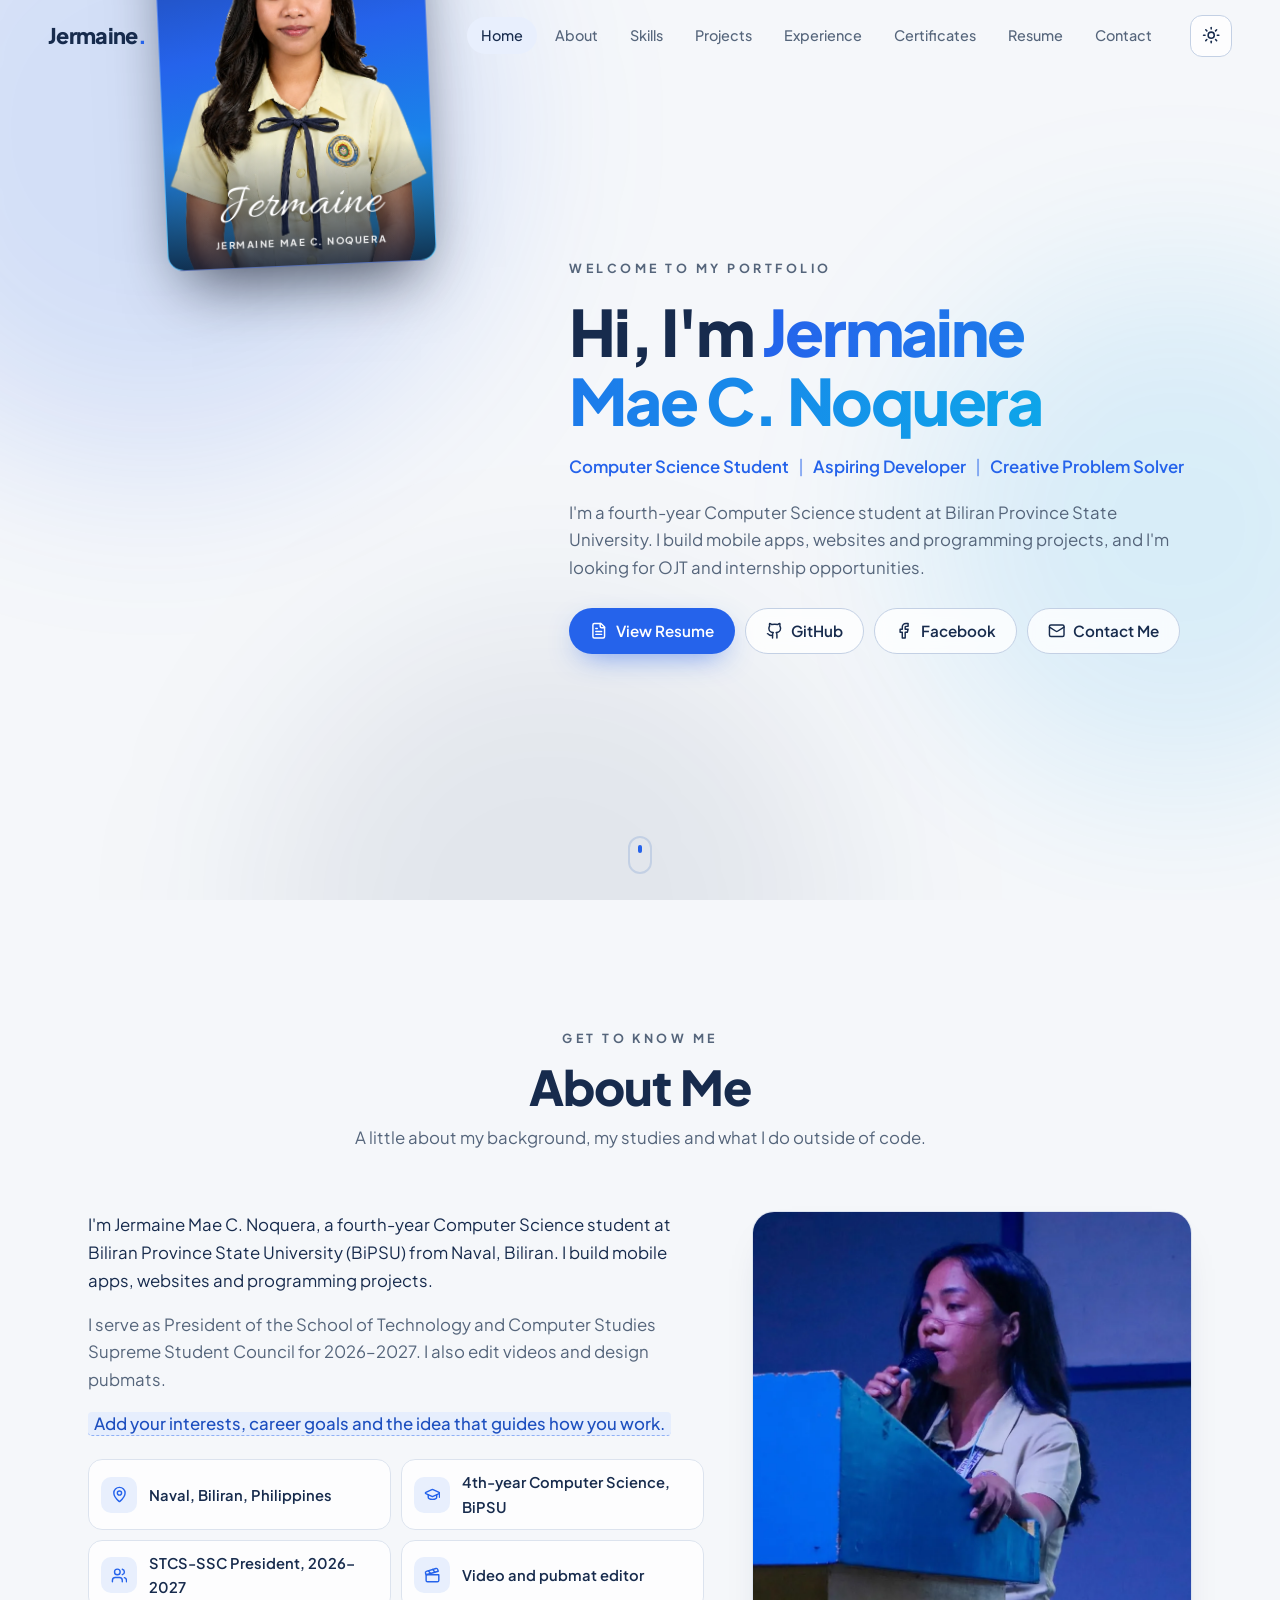
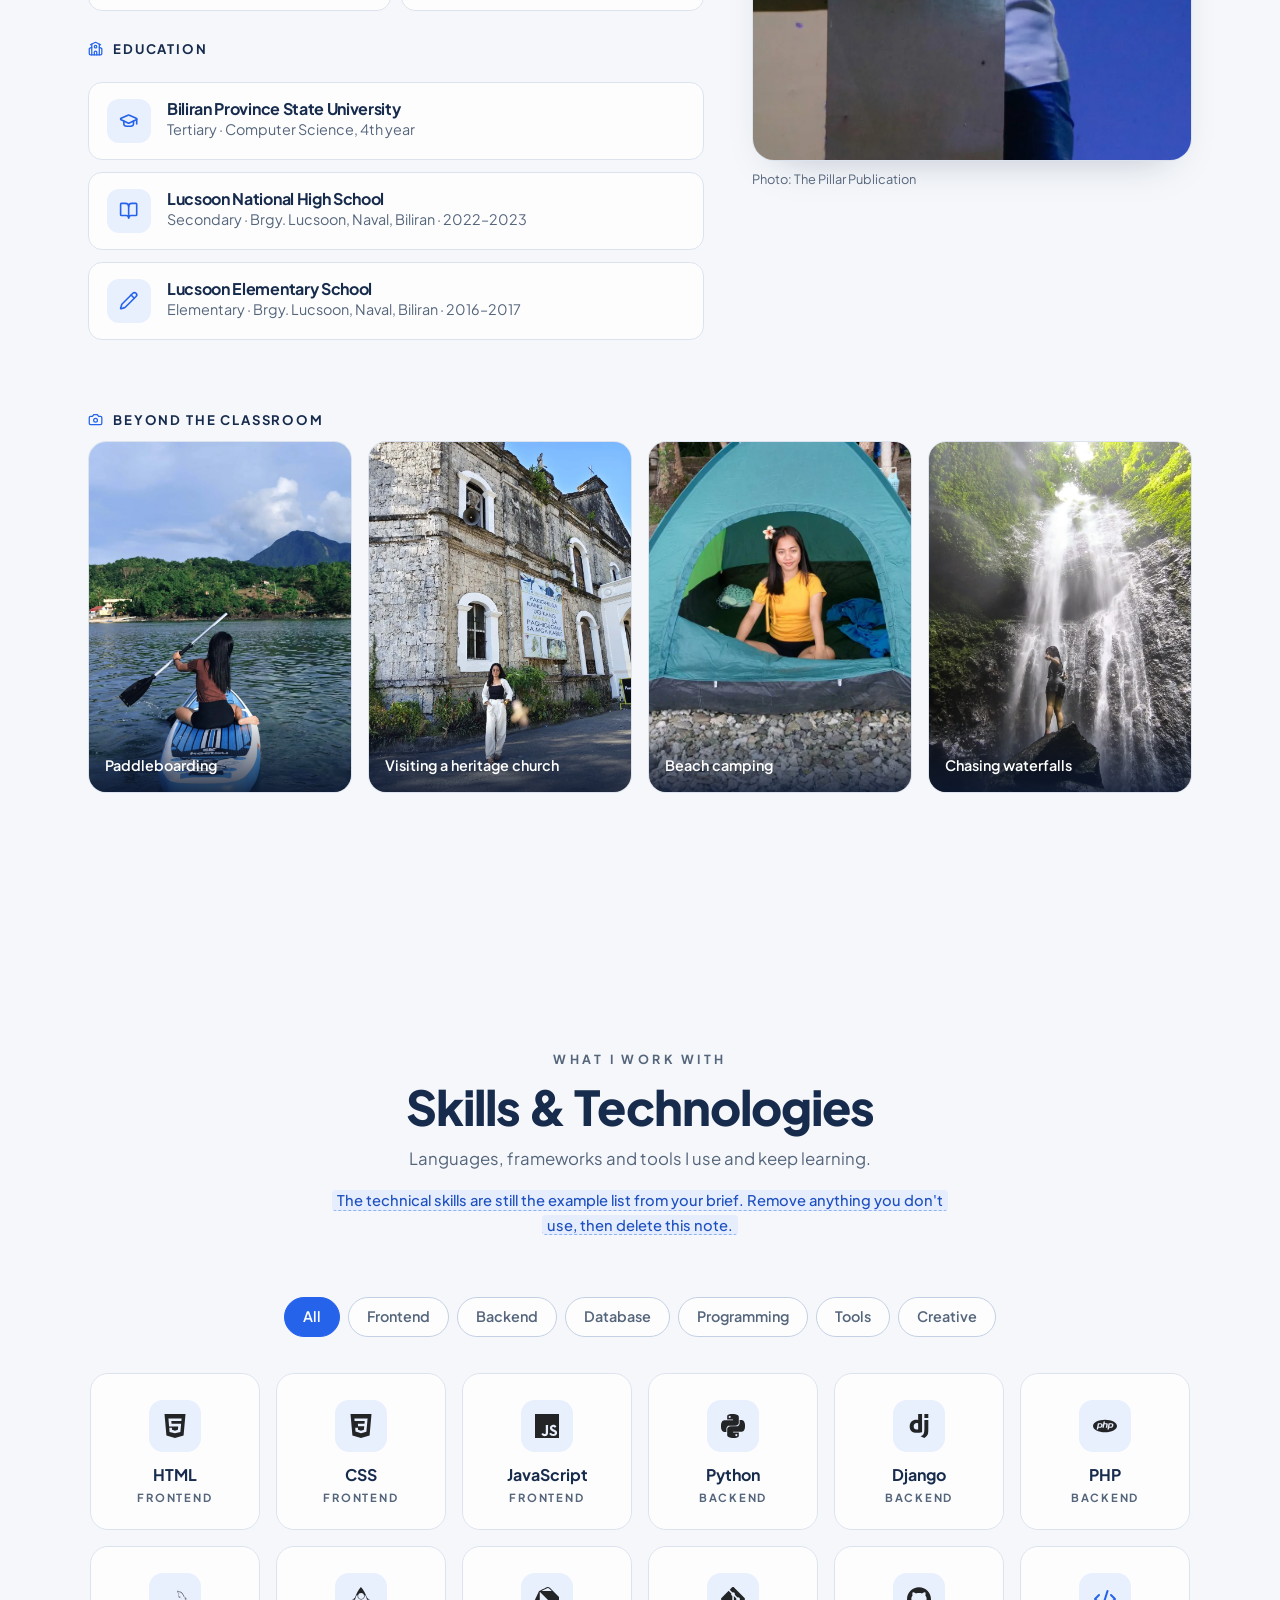
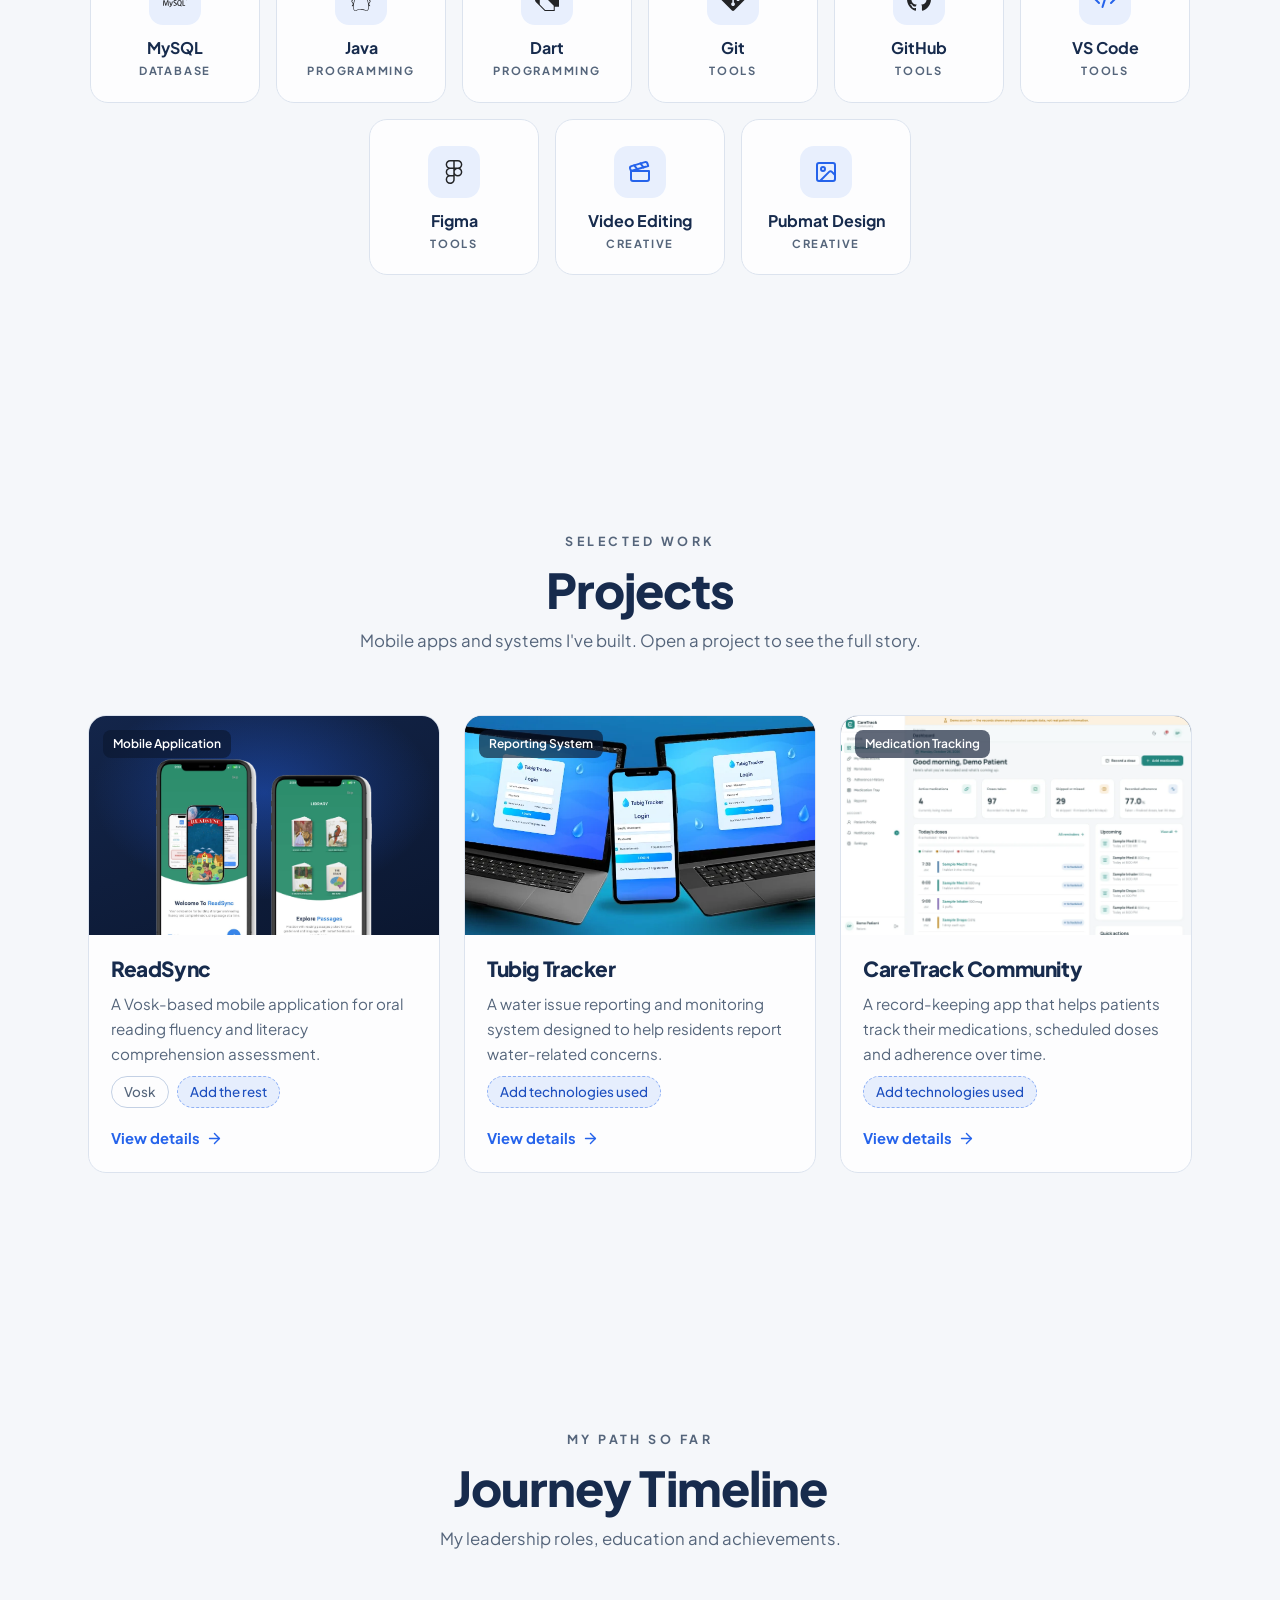
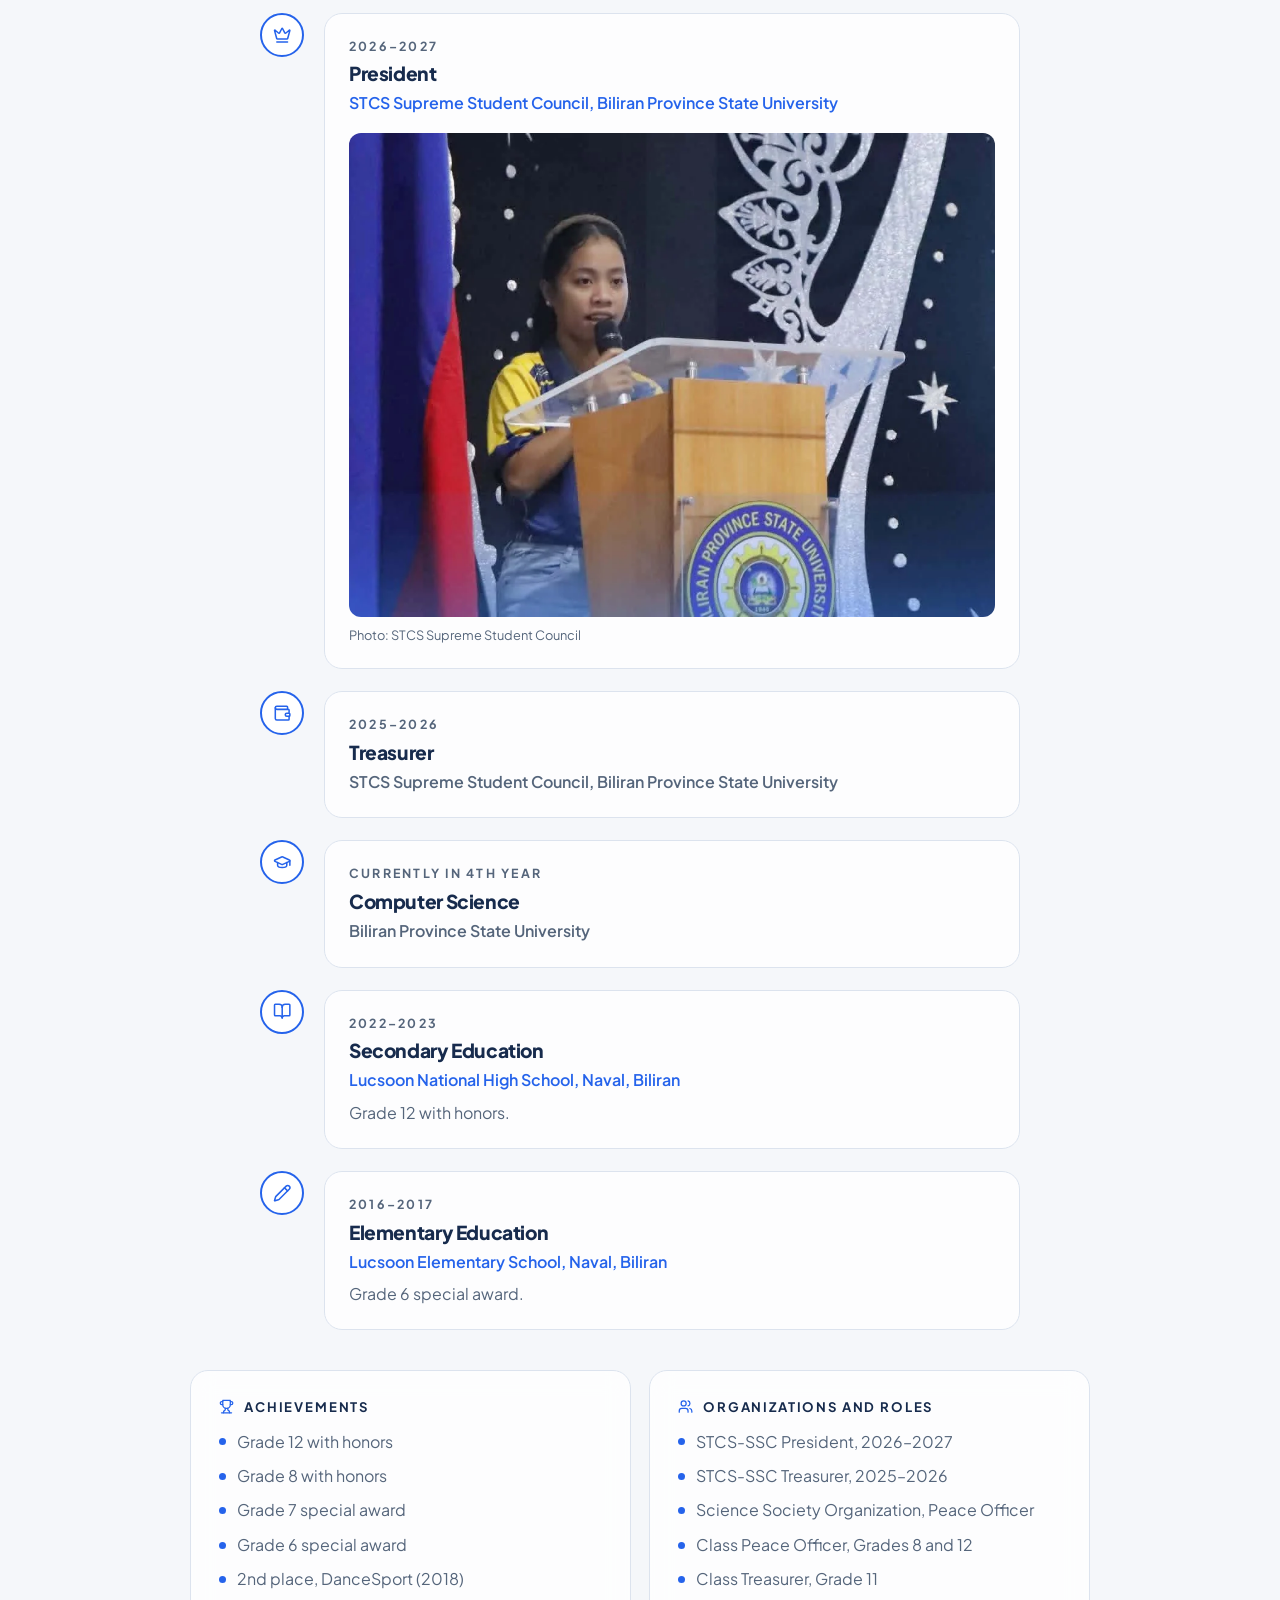
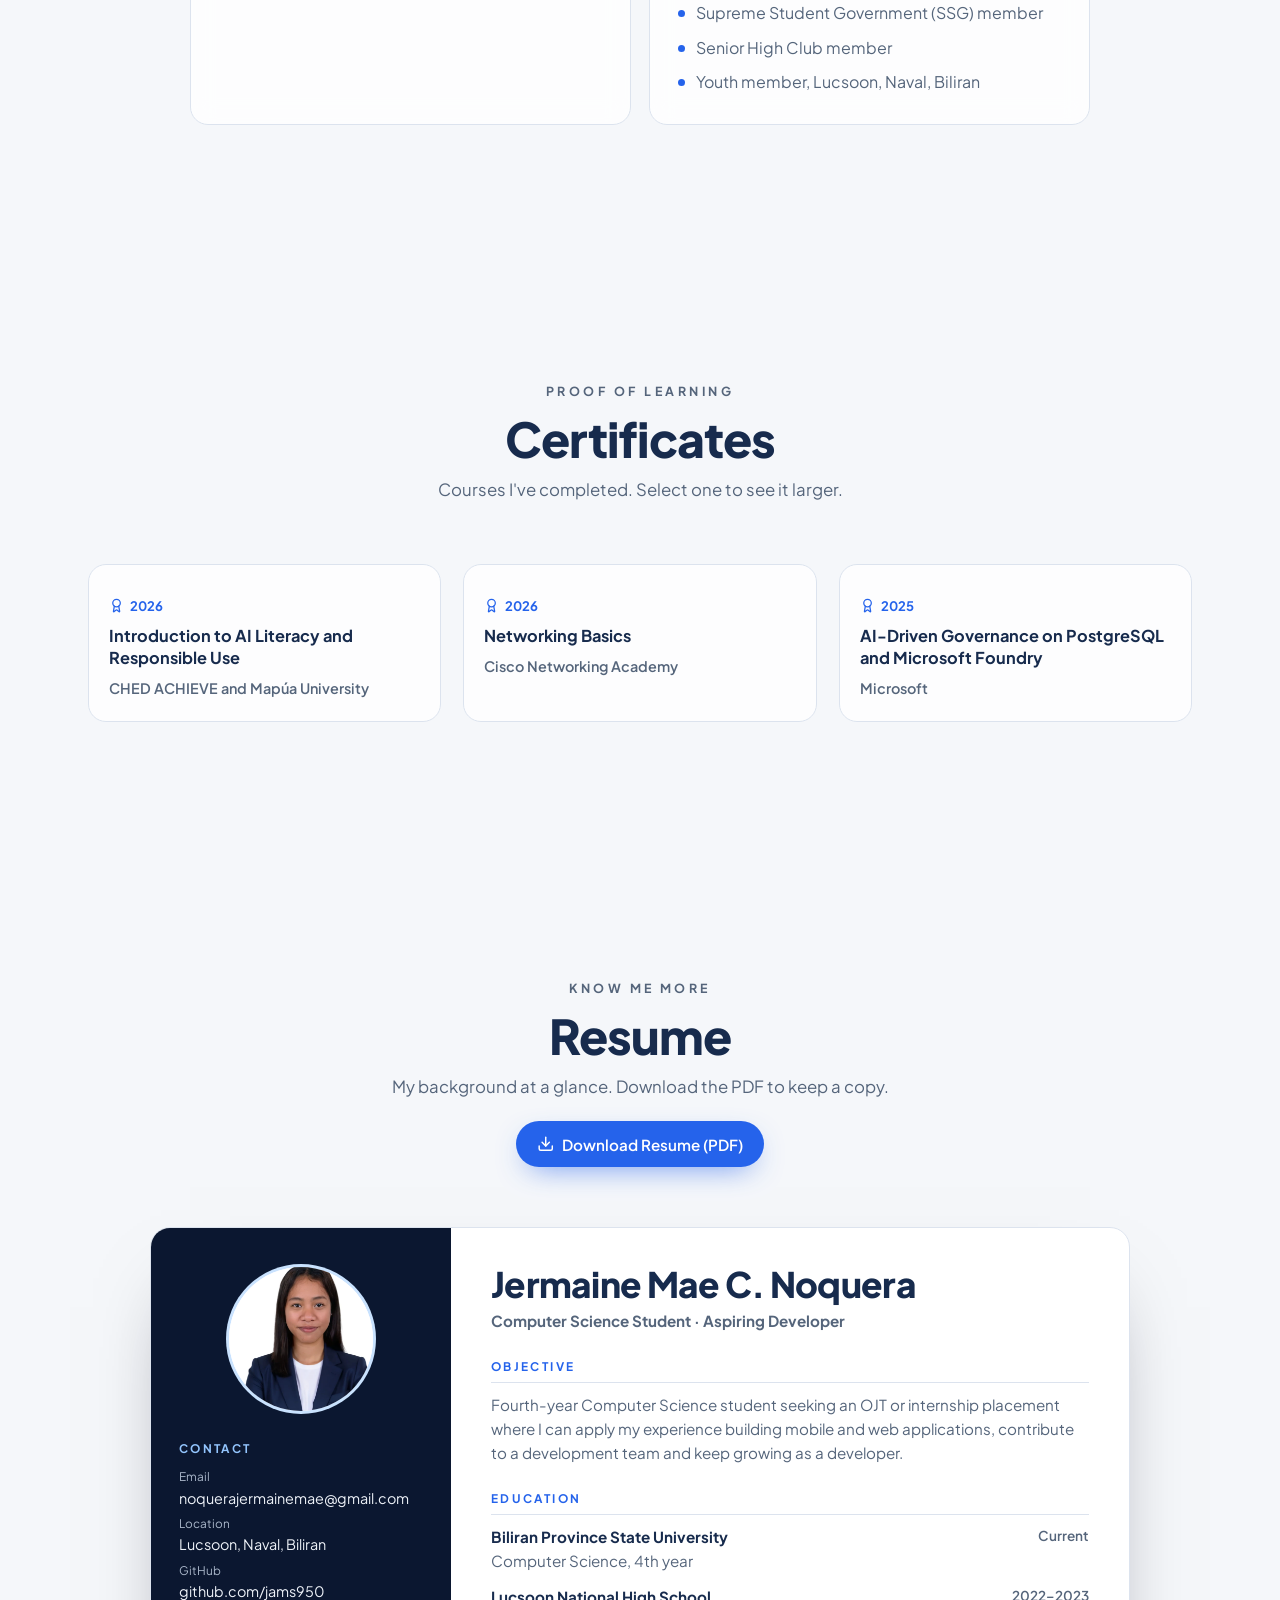
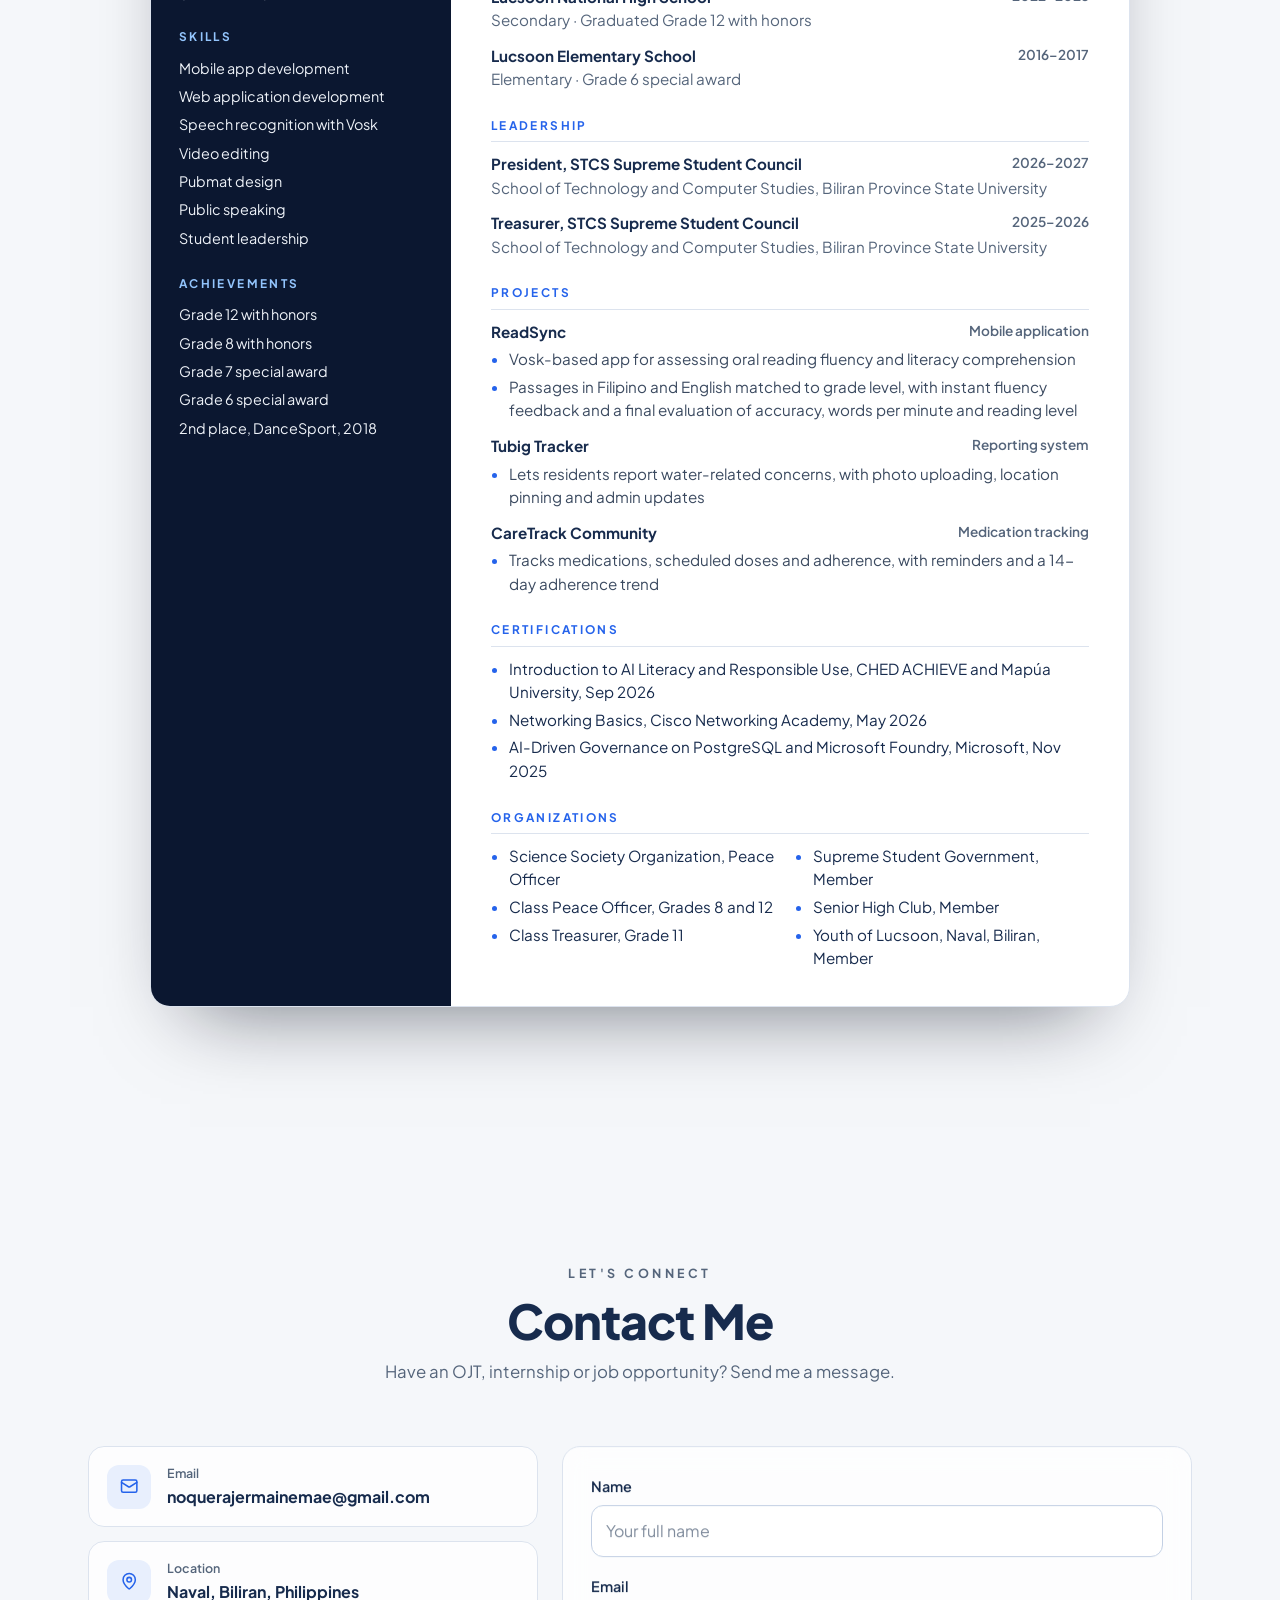
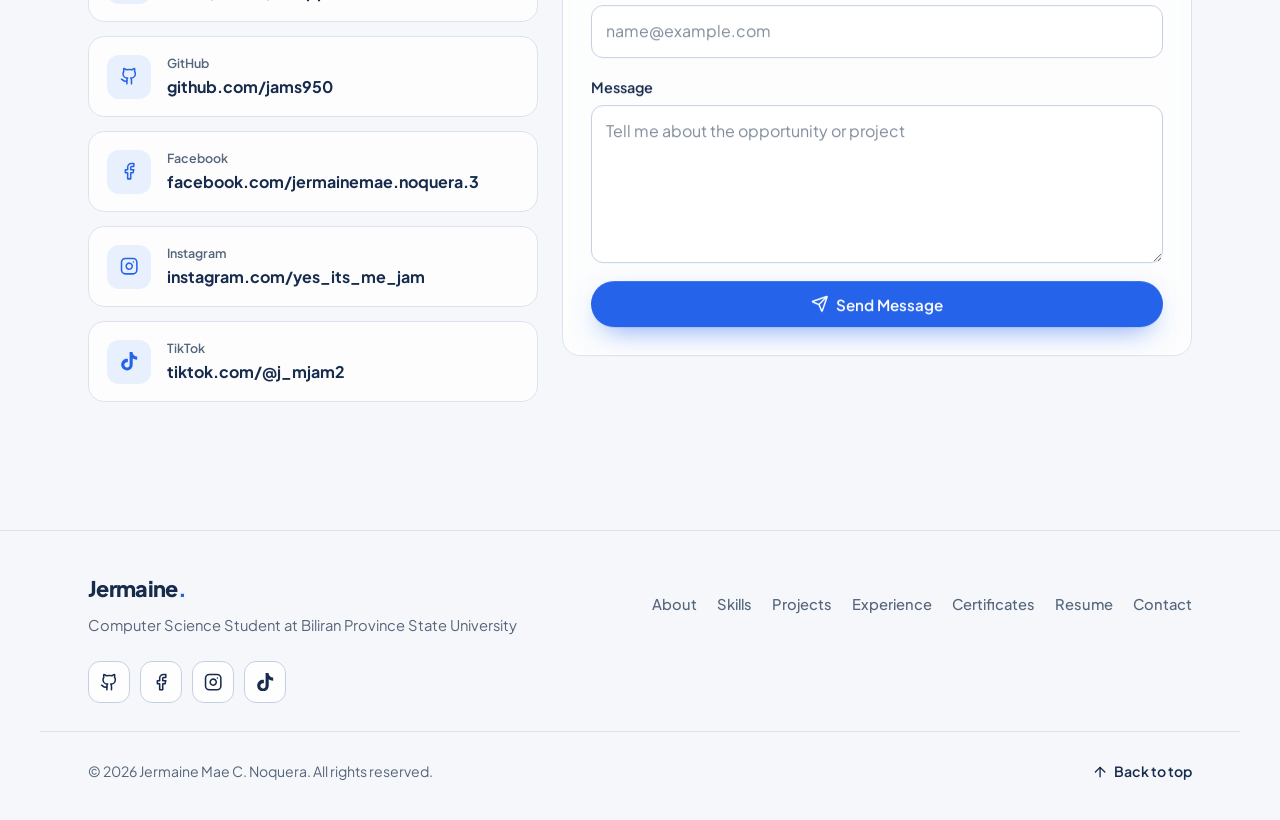
==== portfolio/index.html @ 9ee5028f "Add files via upload" ====
<!doctype html>
<html lang="en">
<head>
  <meta charset="utf-8">
  <meta name="viewport" content="width=device-width, initial-scale=1, viewport-fit=cover">
  <title>Jermaine Mae C. Noquera Portfolio</title>
  <meta name="description" content="Portfolio of Jermaine Mae C. Noquera, a Computer Science student and aspiring developer.">
  <meta name="theme-color" content="#0B1730">
  <link rel="icon" href="assets/icons/favicon.svg" type="image/svg+xml">
  <link rel="preload" href="assets/images/profile.webp" as="image">

  <!-- Runs before the page paints, so the saved theme never flickers. -->
  <script>
    (function () {
      var root = document.documentElement, saved = null;
      root.classList.add('js');
      try { saved = localStorage.getItem('portfolio-theme'); } catch (e) {}
      var dark = window.matchMedia && matchMedia('(prefers-color-scheme: dark)').matches;
      root.setAttribute('data-theme', saved === 'dark' || saved === 'light' ? saved : (dark ? 'dark' : 'light'));
    })();
  </script>

  <link rel="stylesheet" href="css/themes.css">
  <link rel="stylesheet" href="css/style.css">
  <link rel="stylesheet" href="css/responsive.css">
</head>

<body>
  <a class="skip-link" href="#main">Skip to content</a>

  <!-- Soft background glows -->
  <div class="glow" aria-hidden="true"><span></span><span></span><span></span></div>

  <!-- ===== PRELOADER ===== -->
  <div class="preloader" aria-hidden="true">
    <p class="logo">Jermaine<span>.</span></p>
    <div class="preloader__bar"><span></span></div>
  </div>

  <!-- ===== NAVIGATION ===== -->
  <header class="nav" id="nav">
    <a class="logo" href="#home" aria-label="Jermaine, back to top">Jermaine<span>.</span></a>

    <nav class="nav__links" aria-label="Main">
      <a href="#home">Home</a>
      <a href="#about">About</a>
      <a href="#skills">Skills</a>
      <a href="#projects">Projects</a>
      <a href="#experience">Experience</a>
      <a href="#certificates">Certificates</a>
      <a href="#resume">Resume</a>
      <a href="#contact">Contact</a>
    </nav>

    <div class="nav__actions">
      <button class="theme-toggle" id="theme-toggle" type="button" aria-label="Switch color theme">
        <i data-lucide="sun" aria-hidden="true"></i>
        <i data-lucide="moon" aria-hidden="true"></i>
      </button>
      <button class="icon-btn nav__burger" id="menu-button" type="button" aria-expanded="false" aria-controls="mobile-menu" aria-label="Open menu">
        <i data-lucide="menu" aria-hidden="true"></i>
        <i data-lucide="x" aria-hidden="true"></i>
      </button>
    </div>
  </header>

  <div class="menu" id="mobile-menu" hidden>
    <nav aria-label="Mobile">
      <a href="#home">Home</a>
      <a href="#about">About</a>
      <a href="#skills">Skills</a>
      <a href="#projects">Projects</a>
      <a href="#experience">Experience</a>
      <a href="#certificates">Certificates</a>
      <a href="#resume">Resume</a>
      <a href="#contact">Contact</a>
    </nav>
  </div>

  <main id="main">

    <!-- ===== HERO ===== -->
    <!-- The ID card sits on the left. To move it right, add the class "hero--card-right". -->
    <section class="hero" id="home">
      <div class="hero__card-zone">
        <!-- The hanging ID card. Drag it to swing it (js/lanyard.js). -->
        <div class="lanyard" id="lanyard">
          <canvas class="lanyard__strap" aria-hidden="true"></canvas>
          <div class="id-card" id="id-card" role="img" aria-label="ID card with a photo of Jermaine Mae C. Noquera. Drag it to swing it.">
            <span class="id-card__clip" aria-hidden="true"></span>
            <div class="id-card__face">
              <div class="id-card__top">
                <span class="id-card__brand">JMN</span>
                <span class="id-card__tag">Computer Science</span>
              </div>
              <!-- To change your photo, replace assets/images/profile.webp -->
              <img class="id-card__photo" src="assets/images/profile.webp" width="997" height="1328" alt="" draggable="false">
              <div class="id-card__bottom">
                <p class="id-card__script">Jermaine</p>
                <p class="id-card__full">Jermaine Mae C. Noquera</p>
              </div>
            </div>
          </div>
        </div>
      </div>

      <div class="hero__content">
        <p class="eyebrow" data-hero>Welcome to my portfolio</p>
        <h1 class="hero__title" data-hero>Hi, I'm <span class="gradient-text">Jermaine Mae C. Noquera</span></h1>
        <p class="hero__role" data-hero>Computer Science Student <span aria-hidden="true">|</span> Aspiring Developer <span aria-hidden="true">|</span> Creative Problem Solver</p>
        <p class="hero__intro" data-hero>I'm a fourth-year Computer Science student at Biliran Province State University. I build mobile apps, websites and programming projects, and I'm looking for OJT and internship opportunities.</p>
        <div class="hero__cta" data-hero>
          <a class="btn btn--primary" href="#resume"><i data-lucide="file-text" aria-hidden="true"></i>View Resume</a>
          <a class="btn btn--soft" data-config="social.github" data-name="GitHub" data-text><i data-lucide="github" aria-hidden="true"></i>GitHub</a>
          <a class="btn btn--soft" data-config="social.facebook" data-name="Facebook" data-text><i data-lucide="facebook" aria-hidden="true"></i>Facebook</a>
          <a class="btn btn--soft" href="#contact"><i data-lucide="mail" aria-hidden="true"></i>Contact Me</a>
        </div>
      </div>

      <a class="scroll-cue" href="#about" aria-label="Scroll to About"><span></span></a>
    </section>

    <!-- ===== ABOUT ===== -->
    <section class="section" id="about">
      <div class="wrap">
        <header class="section-head" data-reveal>
          <p class="eyebrow">Get to know me</p>
          <h2>About Me</h2>
          <p class="section-head__sub">A little about my background, my studies and what I do outside of code.</p>
        </header>

        <div class="about">
          <div class="about__story" data-reveal>
            <p>I'm Jermaine Mae C. Noquera, a fourth-year Computer Science student at Biliran Province State University (BiPSU) from Naval, Biliran. I build mobile apps, websites and programming projects.</p>
            <p>I serve as President of the School of Technology and Computer Studies Supreme Student Council for 2026–2027. I also edit videos and design pubmats.</p>
            <p><span class="ph">Add your interests, career goals and the idea that guides how you work.</span></p>

            <ul class="quick-facts">
              <li><span class="tile-icon"><i data-lucide="map-pin" aria-hidden="true"></i></span>Naval, Biliran, Philippines</li>
              <li><span class="tile-icon"><i data-lucide="graduation-cap" aria-hidden="true"></i></span>4th-year Computer Science, BiPSU</li>
              <li><span class="tile-icon"><i data-lucide="users" aria-hidden="true"></i></span>STCS-SSC President, 2026–2027</li>
              <li><span class="tile-icon"><i data-lucide="clapperboard" aria-hidden="true"></i></span>Video and pubmat editor</li>
            </ul>

            <h3 class="mini-title"><i data-lucide="school" aria-hidden="true"></i>Education</h3>
            <!-- EDIT: copy an .edu-card to add a school. -->
            <div class="edu-list">
              <article class="edu-card">
                <span class="tile-icon"><i data-lucide="graduation-cap" aria-hidden="true"></i></span>
                <div>
                  <h3>Biliran Province State University</h3>
                  <p>Tertiary · Computer Science, 4th year</p>
                </div>
              </article>
              <article class="edu-card">
                <span class="tile-icon"><i data-lucide="book-open" aria-hidden="true"></i></span>
                <div>
                  <h3>Lucsoon National High School</h3>
                  <p>Secondary · Brgy. Lucsoon, Naval, Biliran · 2022–2023</p>
                </div>
              </article>
              <article class="edu-card">
                <span class="tile-icon"><i data-lucide="pencil" aria-hidden="true"></i></span>
                <div>
                  <h3>Lucsoon Elementary School</h3>
                  <p>Elementary · Brgy. Lucsoon, Naval, Biliran · 2016–2017</p>
                </div>
              </article>
            </div>
          </div>

          <figure class="about__photo" data-reveal>
            <img src="assets/images/speaking-pillar.webp" width="900" height="1125" loading="lazy"
                 alt="Jermaine speaking at a podium during a school event">
            <figcaption>Photo: The Pillar Publication</figcaption>
          </figure>
        </div>

        <!-- EDIT: photos live in assets/images/. Copy a <figure> to add one. -->
        <div class="life" data-reveal>
          <h3 class="mini-title"><i data-lucide="camera" aria-hidden="true"></i>Beyond the classroom</h3>
          <div class="life__grid">
            <figure><img src="assets/images/life-paddleboard.webp" width="900" height="1200" loading="lazy" alt="Jermaine paddleboarding toward a green, mountainous shore"><figcaption>Paddleboarding</figcaption></figure>
            <figure><img src="assets/images/life-church.webp" width="900" height="1200" loading="lazy" alt="Jermaine standing in front of an old stone church"><figcaption>Visiting a heritage church</figcaption></figure>
            <figure><img src="assets/images/life-camping.webp" width="900" height="780" loading="lazy" alt="Jermaine smiling inside a tent on a pebble beach"><figcaption>Beach camping</figcaption></figure>
            <figure><img src="assets/images/life-waterfall.webp" width="900" height="1200" loading="lazy" alt="Jermaine standing on a rock beneath a tall waterfall"><figcaption>Chasing waterfalls</figcaption></figure>
          </div>
        </div>
      </div>
    </section>

    <!-- ===== SKILLS ===== -->
    <section class="section" id="skills">
      <div class="wrap">
        <header class="section-head" data-reveal>
          <p class="eyebrow">What I work with</p>
          <h2>Skills &amp; Technologies</h2>
          <p class="section-head__sub">Languages, frameworks and tools I use and keep learning.</p>
          <p class="section-head__note"><span class="ph">The technical skills are still the example list from your brief. Remove anything you don't use, then delete this note.</span></p>
        </header>

        <div class="filters" role="group" aria-label="Filter skills" data-reveal>
          <button type="button" class="filter is-active" data-filter="all" aria-pressed="true">All</button>
          <button type="button" class="filter" data-filter="frontend" aria-pressed="false">Frontend</button>
          <button type="button" class="filter" data-filter="backend" aria-pressed="false">Backend</button>
          <button type="button" class="filter" data-filter="database" aria-pressed="false">Database</button>
          <button type="button" class="filter" data-filter="programming" aria-pressed="false">Programming</button>
          <button type="button" class="filter" data-filter="tools" aria-pressed="false">Tools</button>
          <button type="button" class="filter" data-filter="creative" aria-pressed="false">Creative</button>
        </div>

        <!-- EDIT: to add a skill, copy one <li>. Put its SVG logo in assets/icons/. -->
        <ul class="skill-grid" id="skill-grid">
          <li class="skill" data-category="frontend"><span class="skill__icon"><img src="assets/icons/html5.svg" alt="" width="24" height="24"></span><h3>HTML</h3><p>Frontend</p></li>
          <li class="skill" data-category="frontend"><span class="skill__icon"><img src="assets/icons/css3.svg" alt="" width="24" height="24"></span><h3>CSS</h3><p>Frontend</p></li>
          <li class="skill" data-category="frontend"><span class="skill__icon"><img src="assets/icons/javascript.svg" alt="" width="24" height="24"></span><h3>JavaScript</h3><p>Frontend</p></li>
          <li class="skill" data-category="backend"><span class="skill__icon"><img src="assets/icons/python.svg" alt="" width="24" height="24"></span><h3>Python</h3><p>Backend</p></li>
          <li class="skill" data-category="backend"><span class="skill__icon"><img src="assets/icons/django.svg" alt="" width="24" height="24"></span><h3>Django</h3><p>Backend</p></li>
          <li class="skill" data-category="backend"><span class="skill__icon"><img src="assets/icons/php.svg" alt="" width="24" height="24"></span><h3>PHP</h3><p>Backend</p></li>
          <li class="skill" data-category="database"><span class="skill__icon"><img src="assets/icons/mysql.svg" alt="" width="24" height="24"></span><h3>MySQL</h3><p>Database</p></li>
          <li class="skill" data-category="programming"><span class="skill__icon"><img src="assets/icons/openjdk.svg" alt="" width="24" height="24"></span><h3>Java</h3><p>Programming</p></li>
          <li class="skill" data-category="programming"><span class="skill__icon"><img src="assets/icons/dart.svg" alt="" width="24" height="24"></span><h3>Dart</h3><p>Programming</p></li>
          <li class="skill" data-category="tools"><span class="skill__icon"><img src="assets/icons/git.svg" alt="" width="24" height="24"></span><h3>Git</h3><p>Tools</p></li>
          <li class="skill" data-category="tools"><span class="skill__icon"><img src="assets/icons/github.svg" alt="" width="24" height="24"></span><h3>GitHub</h3><p>Tools</p></li>
          <li class="skill" data-category="tools"><span class="skill__icon skill__icon--lucide"><i data-lucide="code-xml" aria-hidden="true"></i></span><h3>VS Code</h3><p>Tools</p></li>
          <li class="skill" data-category="tools"><span class="skill__icon"><img src="assets/icons/figma.svg" alt="" width="24" height="24"></span><h3>Figma</h3><p>Tools</p></li>
          <li class="skill" data-category="creative"><span class="skill__icon skill__icon--lucide"><i data-lucide="clapperboard" aria-hidden="true"></i></span><h3>Video Editing</h3><p>Creative</p></li>
          <li class="skill" data-category="creative"><span class="skill__icon skill__icon--lucide"><i data-lucide="image" aria-hidden="true"></i></span><h3>Pubmat Design</h3><p>Creative</p></li>
        </ul>
      </div>
    </section>

    <!-- ===== PROJECTS ===== -->
    <section class="section" id="projects">
      <div class="wrap">
        <header class="section-head" data-reveal>
          <p class="eyebrow">Selected work</p>
          <h2>Projects</h2>
          <p class="section-head__sub">Mobile apps and systems I've built. Open a project to see the full story.</p>
        </header>

        <div class="project-grid">
          <!-- EDIT: each card opens the matching detail page below (data-open="detail-id"). -->
          <article class="project-card" data-reveal>
            <button class="project-card__open" type="button" data-open="detail-readsync" aria-label="Open ReadSync details"></button>
            <div class="cover cover--phones">
              <span class="cover__chip">Mobile Application</span>
              <img src="assets/projects/readsync-welcome.webp" width="546" height="1053" loading="lazy" alt="ReadSync welcome screen">
              <img src="assets/projects/readsync-library.webp" width="546" height="1053" loading="lazy" alt="ReadSync passage library">
            </div>
            <div class="project-card__body">
              <h3>ReadSync</h3>
              <p>A Vosk-based mobile application for oral reading fluency and literacy comprehension assessment.</p>
              <ul class="tags"><li>Vosk</li><li class="ph">Add the rest</li></ul>
              <span class="link-arrow">View details <i data-lucide="arrow-right" aria-hidden="true"></i></span>
            </div>
          </article>

          <article class="project-card" data-reveal>
            <button class="project-card__open" type="button" data-open="detail-tubig" aria-label="Open Tubig Tracker details"></button>
            <div class="cover">
              <span class="cover__chip">Reporting System</span>
              <img src="assets/projects/tubig-devices.webp" width="1080" height="430" loading="lazy" alt="Tubig Tracker login screen on two laptops and a phone">
            </div>
            <div class="project-card__body">
              <h3>Tubig Tracker</h3>
              <p>A water issue reporting and monitoring system designed to help residents report water-related concerns.</p>
              <ul class="tags"><li class="ph">Add technologies used</li></ul>
              <span class="link-arrow">View details <i data-lucide="arrow-right" aria-hidden="true"></i></span>
            </div>
          </article>

          <article class="project-card" data-reveal>
            <button class="project-card__open" type="button" data-open="detail-caretrack" aria-label="Open CareTrack Community details"></button>
            <div class="cover cover--top">
              <span class="cover__chip">Medication Tracking</span>
              <img src="assets/projects/caretrack-cover.webp" width="1440" height="900" loading="lazy" alt="CareTrack Community dashboard">
            </div>
            <div class="project-card__body">
              <h3>CareTrack Community</h3>
              <p>A record-keeping app that helps patients track their medications, scheduled doses and adherence over time.</p>
              <ul class="tags"><li class="ph">Add technologies used</li></ul>
              <span class="link-arrow">View details <i data-lucide="arrow-right" aria-hidden="true"></i></span>
            </div>
          </article>
        </div>
      </div>
    </section>

    <!-- ===== JOURNEY TIMELINE ===== -->
    <section class="section" id="experience">
      <div class="wrap">
        <header class="section-head" data-reveal>
          <p class="eyebrow">My path so far</p>
          <h2>Journey Timeline</h2>
          <p class="section-head__sub">My leadership roles, education and achievements.</p>
        </header>

        <!-- EDIT: one <li> per milestone, newest first. -->
        <ol class="timeline">
          <li class="timeline__item" data-reveal>
            <span class="timeline__dot"><i data-lucide="crown" aria-hidden="true"></i></span>
            <article class="timeline__card">
              <p class="timeline__date">2026–2027</p>
              <h3>President</h3>
              <p class="timeline__place">STCS Supreme Student Council, Biliran Province State University</p>
              <figure class="timeline__photo">
                <img src="assets/images/speaking-ssc.webp" width="1070" height="800" loading="lazy" alt="Jermaine speaking at the Biliran Province State University podium">
                <figcaption>Photo: STCS Supreme Student Council</figcaption>
              </figure>
            </article>
          </li>
          <li class="timeline__item" data-reveal>
            <span class="timeline__dot"><i data-lucide="wallet" aria-hidden="true"></i></span>
            <article class="timeline__card">
              <p class="timeline__date">2025–2026</p>
              <h3>Treasurer</h3>
              <p class="timeline__place">STCS Supreme Student Council, Biliran Province State University</p>
            </article>
          </li>
          <li class="timeline__item" data-reveal>
            <span class="timeline__dot"><i data-lucide="graduation-cap" aria-hidden="true"></i></span>
            <article class="timeline__card">
              <p class="timeline__date">Currently in 4th year</p>
              <h3>Computer Science</h3>
              <p class="timeline__place">Biliran Province State University</p>
            </article>
          </li>
          <li class="timeline__item" data-reveal>
            <span class="timeline__dot"><i data-lucide="book-open" aria-hidden="true"></i></span>
            <article class="timeline__card">
              <p class="timeline__date">2022–2023</p>
              <h3>Secondary Education</h3>
              <p class="timeline__place">Lucsoon National High School, Naval, Biliran</p>
              <p>Grade 12 with honors.</p>
            </article>
          </li>
          <li class="timeline__item" data-reveal>
            <span class="timeline__dot"><i data-lucide="pencil" aria-hidden="true"></i></span>
            <article class="timeline__card">
              <p class="timeline__date">2016–2017</p>
              <h3>Elementary Education</h3>
              <p class="timeline__place">Lucsoon Elementary School, Naval, Biliran</p>
              <p>Grade 6 special award.</p>
            </article>
          </li>
        </ol>

        <div class="honors">
          <section class="panel" data-reveal>
            <h3 class="mini-title"><i data-lucide="trophy" aria-hidden="true"></i>Achievements</h3>
            <ul class="bullets">
              <li>Grade 12 with honors</li>
              <li>Grade 8 with honors</li>
              <li>Grade 7 special award</li>
              <li>Grade 6 special award</li>
              <li>2nd place, DanceSport (2018)</li>
            </ul>
          </section>
          <section class="panel" data-reveal>
            <h3 class="mini-title"><i data-lucide="users" aria-hidden="true"></i>Organizations and Roles</h3>
            <ul class="bullets">
              <li>STCS-SSC President, 2026–2027</li>
              <li>STCS-SSC Treasurer, 2025–2026</li>
              <li>Science Society Organization, Peace Officer</li>
              <li>Class Peace Officer, Grades 8 and 12</li>
              <li>Class Treasurer, Grade 11</li>
              <li>Supreme Student Government (SSG) member</li>
              <li>Senior High Club member</li>
              <li>Youth member, Lucsoon, Naval, Biliran</li>
            </ul>
          </section>
        </div>
      </div>
    </section>

    <!-- ===== CERTIFICATES ===== -->
    <section class="section" id="certificates">
      <div class="wrap">
        <header class="section-head" data-reveal>
          <p class="eyebrow">Proof of learning</p>
          <h2>Certificates</h2>
          <p class="section-head__sub">Courses I've completed. Select one to see it larger.</p>
        </header>

        <!-- EDIT: copy a <li> to add a certificate. Images go in assets/certificates/. -->
        <ul class="cert-grid">
          <li data-reveal>
            <button class="cert" type="button" data-cert>
              <span class="cert__thumb"><img src="assets/certificates/ai-literacy.webp" alt="Certificate of completion for Introduction to AI Literacy and Responsible Use" loading="lazy" width="727" height="515"></span>
              <span class="cert__year"><i data-lucide="award" aria-hidden="true"></i>2026</span>
              <span class="cert__title">Introduction to AI Literacy and Responsible Use</span>
              <span class="cert__issuer">CHED ACHIEVE and Mapúa University</span>
            </button>
          </li>
          <li data-reveal>
            <button class="cert" type="button" data-cert>
              <span class="cert__thumb"><img src="assets/certificates/networking-basics.webp" alt="Cisco Networking Academy certificate for Networking Basics" loading="lazy" width="750" height="501"></span>
              <span class="cert__year"><i data-lucide="award" aria-hidden="true"></i>2026</span>
              <span class="cert__title">Networking Basics</span>
              <span class="cert__issuer">Cisco Networking Academy</span>
            </button>
          </li>
          <li data-reveal>
            <button class="cert" type="button" data-cert>
              <span class="cert__thumb"><img src="assets/certificates/microsoft-ai-governance.webp" alt="Microsoft certificate for AI-Driven Governance on PostgreSQL and Microsoft Foundry" loading="lazy" width="1400" height="1056"></span>
              <span class="cert__year"><i data-lucide="award" aria-hidden="true"></i>2025</span>
              <span class="cert__title">AI-Driven Governance on PostgreSQL and Microsoft Foundry</span>
              <span class="cert__issuer">Microsoft</span>
            </button>
          </li>
        </ul>
      </div>
    </section>

    <!-- ===== RESUME ===== -->
    <section class="section" id="resume">
      <div class="wrap">
        <header class="section-head" data-reveal>
          <p class="eyebrow">Know me more</p>
          <h2>Resume</h2>
          <p class="section-head__sub">My background at a glance. Download the PDF to keep a copy.</p>
          <div class="resume-actions">
            <a class="btn btn--primary" data-config="cv" data-name="Download Resume" data-text data-download><i data-lucide="download" aria-hidden="true"></i>Download Resume (PDF)</a>
          </div>
        </header>

        <!-- EDIT: keep this in step with assets/Jermaine-Noquera-Resume.pdf -->
        <article class="resume-sheet" data-reveal aria-label="Resume of Jermaine Mae C. Noquera">
          <aside class="resume-sheet__side">
            <img class="resume-sheet__photo" src="assets/images/profile-formal.webp" width="580" height="558" loading="lazy" alt="Formal portrait of Jermaine Mae C. Noquera">

            <h4>Contact</h4>
            <ul class="resume-sheet__contact">
              <li><span>Email</span>noquerajermainemae@gmail.com</li>
              <li><span>Location</span>Lucsoon, Naval, Biliran</li>
              <li><span>GitHub</span>github.com/jams950</li>
            </ul>

            <h4>Skills</h4>
            <ul>
              <li>Mobile app development</li>
              <li>Web application development</li>
              <li>Speech recognition with Vosk</li>
              <li>Video editing</li>
              <li>Pubmat design</li>
              <li>Public speaking</li>
              <li>Student leadership</li>
            </ul>

            <h4>Achievements</h4>
            <ul>
              <li>Grade 12 with honors</li>
              <li>Grade 8 with honors</li>
              <li>Grade 7 special award</li>
              <li>Grade 6 special award</li>
              <li>2nd place, DanceSport, 2018</li>
            </ul>
          </aside>

          <div class="resume-sheet__main">
            <h3 class="resume-sheet__name">Jermaine Mae C. Noquera</h3>
            <p class="resume-sheet__role">Computer Science Student · Aspiring Developer</p>

            <h4>Objective</h4>
            <p>Fourth-year Computer Science student seeking an OJT or internship placement where I can apply my experience building mobile and web applications, contribute to a development team and keep growing as a developer.</p>

            <h4>Education</h4>
            <div class="resume-item"><p><b>Biliran Province State University</b><span>Current</span></p><p>Computer Science, 4th year</p></div>
            <div class="resume-item"><p><b>Lucsoon National High School</b><span>2022–2023</span></p><p>Secondary · Graduated Grade 12 with honors</p></div>
            <div class="resume-item"><p><b>Lucsoon Elementary School</b><span>2016–2017</span></p><p>Elementary · Grade 6 special award</p></div>

            <h4>Leadership</h4>
            <div class="resume-item"><p><b>President, STCS Supreme Student Council</b><span>2026–2027</span></p><p>School of Technology and Computer Studies, Biliran Province State University</p></div>
            <div class="resume-item"><p><b>Treasurer, STCS Supreme Student Council</b><span>2025–2026</span></p><p>School of Technology and Computer Studies, Biliran Province State University</p></div>

            <h4>Projects</h4>
            <div class="resume-item"><p><b>ReadSync</b><span>Mobile application</span></p>
              <ul><li>Vosk-based app for assessing oral reading fluency and literacy comprehension</li><li>Passages in Filipino and English matched to grade level, with instant fluency feedback and a final evaluation of accuracy, words per minute and reading level</li></ul></div>
            <div class="resume-item"><p><b>Tubig Tracker</b><span>Reporting system</span></p>
              <ul><li>Lets residents report water-related concerns, with photo uploading, location pinning and admin updates</li></ul></div>
            <div class="resume-item"><p><b>CareTrack Community</b><span>Medication tracking</span></p>
              <ul><li>Tracks medications, scheduled doses and adherence, with reminders and a 14-day adherence trend</li></ul></div>

            <h4>Certifications</h4>
            <ul>
              <li>Introduction to AI Literacy and Responsible Use, CHED ACHIEVE and Mapúa University, Sep 2026</li>
              <li>Networking Basics, Cisco Networking Academy, May 2026</li>
              <li>AI-Driven Governance on PostgreSQL and Microsoft Foundry, Microsoft, Nov 2025</li>
            </ul>

            <h4>Organizations</h4>
            <ul class="resume-sheet__cols">
              <li>Science Society Organization, Peace Officer</li>
              <li>Class Peace Officer, Grades 8 and 12</li>
              <li>Class Treasurer, Grade 11</li>
              <li>Supreme Student Government, Member</li>
              <li>Senior High Club, Member</li>
              <li>Youth of Lucsoon, Naval, Biliran, Member</li>
            </ul>
          </div>
        </article>
      </div>
    </section>

    <!-- ===== CONTACT ===== -->
    <section class="section" id="contact">
      <div class="wrap">
        <header class="section-head" data-reveal>
          <p class="eyebrow">Let's connect</p>
          <h2>Contact Me</h2>
          <p class="section-head__sub">Have an OJT, internship or job opportunity? Send me a message.</p>
        </header>

        <div class="contact">
          <ul class="contact__cards" data-reveal>
            <li><a class="contact-card" data-config="email" data-name="Email" data-text data-card>
              <span class="tile-icon"><i data-lucide="mail" aria-hidden="true"></i></span>
              <span><span class="contact-card__label">Email</span><span class="contact-card__value">Add your email</span></span>
            </a></li>
            <li><div class="contact-card">
              <span class="tile-icon"><i data-lucide="map-pin" aria-hidden="true"></i></span>
              <span><span class="contact-card__label">Location</span><span class="contact-card__value">Naval, Biliran, Philippines</span></span>
            </div></li>
            <li><a class="contact-card" data-config="social.github" data-name="GitHub" data-text data-card>
              <span class="tile-icon"><i data-lucide="github" aria-hidden="true"></i></span>
              <span><span class="contact-card__label">GitHub</span><span class="contact-card__value">Add your GitHub</span></span>
            </a></li>

            <li><a class="contact-card" data-config="social.facebook" data-name="Facebook" data-text data-card>
              <span class="tile-icon"><i data-lucide="facebook" aria-hidden="true"></i></span>
              <span><span class="contact-card__label">Facebook</span><span class="contact-card__value">Add your Facebook</span></span>
            </a></li>
            <li><a class="contact-card" data-config="social.instagram" data-name="Instagram" data-text data-card>
              <span class="tile-icon"><i data-lucide="instagram" aria-hidden="true"></i></span>
              <span><span class="contact-card__label">Instagram</span><span class="contact-card__value">Add your Instagram</span></span>
            </a></li>
            <li><a class="contact-card" data-config="social.tiktok" data-name="TikTok" data-text data-card>
              <span class="tile-icon"><svg class="lucide" viewBox="0 0 24 24" fill="currentColor" aria-hidden="true"><path d="M12.525.02c1.31-.02 2.61-.01 3.91-.02.08 1.53.63 3.09 1.75 4.17 1.12 1.11 2.7 1.62 4.24 1.79v4.03c-1.44-.05-2.89-.35-4.2-.97-.57-.26-1.1-.59-1.62-.93-.01 2.92.01 5.84-.02 8.75-.08 1.4-.54 2.79-1.35 3.94-1.31 1.92-3.58 3.17-5.91 3.21-1.43.08-2.86-.31-4.08-1.03-2.02-1.19-3.44-3.37-3.65-5.71-.02-.5-.03-1-.01-1.49.18-1.9 1.12-3.72 2.58-4.96 1.66-1.44 3.98-2.13 6.15-1.72.02 1.48-.04 2.96-.04 4.44-.99-.32-2.15-.23-3.02.37-.63.41-1.11 1.04-1.36 1.75-.21.51-.15 1.07-.14 1.61.24 1.64 1.82 3.02 3.5 2.87 1.12-.01 2.19-.66 2.77-1.61.19-.33.4-.67.41-1.06.1-1.79.06-3.57.07-5.36.01-4.03-.01-8.05.02-12.07z"/></svg></span>
              <span><span class="contact-card__label">TikTok</span><span class="contact-card__value">Add your TikTok</span></span>
            </a></li>
          </ul>

          <form class="form panel" id="contact-form" novalidate data-reveal>
            <div class="field">
              <label for="f-name">Name</label>
              <input id="f-name" name="name" type="text" autocomplete="name" placeholder="Your full name" required>
              <p class="field__error" id="f-name-error"></p>
            </div>
            <div class="field">
              <label for="f-email">Email</label>
              <input id="f-email" name="email" type="email" autocomplete="email" placeholder="name@example.com" required>
              <p class="field__error" id="f-email-error"></p>
            </div>
            <div class="field">
              <label for="f-message">Message</label>
              <textarea id="f-message" name="message" rows="5" placeholder="Tell me about the opportunity or project" required></textarea>
              <p class="field__error" id="f-message-error"></p>
            </div>
            <!-- Hidden from people. Bots fill it in, and those submissions are ignored. -->
            <input class="form__trap" name="botcheck" type="text" tabindex="-1" autocomplete="off" aria-hidden="true">
            <button class="btn btn--primary btn--block" type="submit">
              <i data-lucide="send" aria-hidden="true"></i><span class="btn__label">Send Message</span>
            </button>
            <p class="form__status" id="form-status" role="status"></p>
          </form>
        </div>
      </div>
    </section>
  </main>

  <!-- ===== FOOTER ===== -->
  <footer class="footer">
    <div class="wrap footer__inner">
      <div>
        <a class="logo" href="#home">Jermaine<span>.</span></a>
        <p class="footer__line">Computer Science Student at Biliran Province State University</p>
      </div>
      <nav class="footer__links" aria-label="Footer">
        <a href="#about">About</a>
        <a href="#skills">Skills</a>
        <a href="#projects">Projects</a>
        <a href="#experience">Experience</a>
        <a href="#certificates">Certificates</a>
        <a href="#resume">Resume</a>
        <a href="#contact">Contact</a>
      </nav>
      <ul class="socials" aria-label="Social media">
        <li><a data-config="social.github" data-name="GitHub"><i data-lucide="github" aria-hidden="true"></i></a></li>
        <li><a data-config="social.facebook" data-name="Facebook"><i data-lucide="facebook" aria-hidden="true"></i></a></li>
        <li><a data-config="social.instagram" data-name="Instagram"><i data-lucide="instagram" aria-hidden="true"></i></a></li>
        <li><a data-config="social.tiktok" data-name="TikTok"><svg class="lucide" viewBox="0 0 24 24" fill="currentColor" aria-hidden="true"><path d="M12.525.02c1.31-.02 2.61-.01 3.91-.02.08 1.53.63 3.09 1.75 4.17 1.12 1.11 2.7 1.62 4.24 1.79v4.03c-1.44-.05-2.89-.35-4.2-.97-.57-.26-1.1-.59-1.62-.93-.01 2.92.01 5.84-.02 8.75-.08 1.4-.54 2.79-1.35 3.94-1.31 1.92-3.58 3.17-5.91 3.21-1.43.08-2.86-.31-4.08-1.03-2.02-1.19-3.44-3.37-3.65-5.71-.02-.5-.03-1-.01-1.49.18-1.9 1.12-3.72 2.58-4.96 1.66-1.44 3.98-2.13 6.15-1.72.02 1.48-.04 2.96-.04 4.44-.99-.32-2.15-.23-3.02.37-.63.41-1.11 1.04-1.36 1.75-.21.51-.15 1.07-.14 1.61.24 1.64 1.82 3.02 3.5 2.87 1.12-.01 2.19-.66 2.77-1.61.19-.33.4-.67.41-1.06.1-1.79.06-3.57.07-5.36.01-4.03-.01-8.05.02-12.07z"/></svg></a></li>
      </ul>
    </div>
    <div class="wrap footer__bottom">
      <p>&copy; <span id="year">2026</span> Jermaine Mae C. Noquera. All rights reserved.</p>
      <a class="to-top" href="#home"><i data-lucide="arrow-up" aria-hidden="true"></i>Back to top</a>
    </div>
  </footer>

  <!-- ===== PROJECT DETAIL PAGES (open over the site) ===== -->
  <div class="detail" id="detail" hidden data-lenis-prevent>
    <div class="detail__bar">
      <button class="btn btn--soft btn--small" type="button" data-close-detail><i data-lucide="arrow-left" aria-hidden="true"></i>Back to Projects</button>
    </div>

    <!-- EDIT: ReadSync details -->
    <article class="detail__page wrap" id="detail-readsync" hidden aria-labelledby="detail-readsync-title">
      <p class="eyebrow">Mobile Application</p>
      <h2 id="detail-readsync-title">ReadSync</h2>
      <p class="detail__lead">A Vosk-based mobile application for oral reading fluency and literacy comprehension assessment.</p>
      <div class="detail__actions">
        <a class="btn btn--primary btn--small" data-config="projects.readsync.github" data-name="View Code" data-text><i data-lucide="github" aria-hidden="true"></i>View Code</a>
        <a class="btn btn--soft btn--small" data-config="projects.readsync.live" data-name="View Project" data-text><i data-lucide="external-link" aria-hidden="true"></i>View Project</a>
      </div>
      <div class="cover cover--phones cover--large">
        <img src="assets/projects/readsync-welcome.webp" width="546" height="1053" alt="ReadSync welcome screen">
        <img src="assets/projects/readsync-library.webp" width="546" height="1053" alt="ReadSync passage library">
      </div>
      <div class="detail__grid">
        <section class="panel"><h3 class="mini-title"><i data-lucide="layers" aria-hidden="true"></i>Overview</h3><p>ReadSync is a companion for building stronger oral reading fluency and comprehension, one passage at a time. Learners read passages aloud, and the app assesses their reading using Vosk speech recognition.</p></section>
        <section class="panel"><h3 class="mini-title"><i data-lucide="circle-help" aria-hidden="true"></i>Problem</h3><p><span class="ph">The problem ReadSync solves</span></p></section>
        <section class="panel"><h3 class="mini-title"><i data-lucide="list-checks" aria-hidden="true"></i>Features</h3>
          <ul class="bullets"><li>Oral reading fluency and literacy comprehension assessment</li><li>Library of reading passages in Filipino and English</li><li>Passages picked for the reader's grade level and language</li><li>Instant feedback on fluency</li><li>Final evaluation with accuracy, reading speed in words per minute and reading level</li><li>Reading profile, such as Independent or Frustration</li><li>Breakdown of reading miscues</li><li><span class="ph">Add more features</span></li></ul></section>
        <section class="panel"><h3 class="mini-title"><i data-lucide="cpu" aria-hidden="true"></i>Technology Stack</h3><ul class="tags"><li>Vosk</li><li class="ph">Add the rest</li></ul></section>
        <section class="panel"><h3 class="mini-title"><i data-lucide="git-branch" aria-hidden="true"></i>Development Process</h3><p><span class="ph">How you built it, step by step</span></p></section>
        <section class="panel"><h3 class="mini-title"><i data-lucide="triangle-alert" aria-hidden="true"></i>Challenges</h3><p><span class="ph">Challenges you faced and how you solved them</span></p></section>
      </div>
      <section class="detail__screens">
        <h3 class="mini-title"><i data-lucide="images" aria-hidden="true"></i>Screens</h3>
        <div class="gallery">
          <figure><img src="assets/projects/readsync-welcome.webp" alt="ReadSync welcome screen" loading="lazy"><figcaption>Welcome screen</figcaption></figure>
          <figure><img src="assets/projects/readsync-library.webp" alt="ReadSync passage library" loading="lazy"><figcaption>Passage library</figcaption></figure>
        </div>
      </section>
    </article>

    <!-- EDIT: Tubig Tracker details -->
    <article class="detail__page wrap" id="detail-tubig" hidden aria-labelledby="detail-tubig-title">
      <p class="eyebrow">Water Issue Reporting System</p>
      <h2 id="detail-tubig-title">Tubig Tracker</h2>
      <p class="detail__lead">A water issue reporting and monitoring system designed to help residents report water-related concerns.</p>
      <div class="detail__actions">
        <a class="btn btn--primary btn--small" data-config="projects.tubig.github" data-name="View Code" data-text><i data-lucide="github" aria-hidden="true"></i>View Code</a>
        <a class="btn btn--soft btn--small" data-config="projects.tubig.live" data-name="View Project" data-text><i data-lucide="external-link" aria-hidden="true"></i>View Project</a>
      </div>
      <div class="cover cover--large"><img src="assets/projects/tubig-devices.webp" width="1080" height="430" alt="Tubig Tracker login screen on two laptops and a phone"></div>
      <div class="detail__grid">
        <section class="panel"><h3 class="mini-title"><i data-lucide="layers" aria-hidden="true"></i>Overview</h3><p>Its message to residents: your community's water matters. Tubig Tracker lets them report problems, share photos and stay updated with just a few clicks.</p></section>
        <section class="panel"><h3 class="mini-title"><i data-lucide="circle-help" aria-hidden="true"></i>Problem</h3><p><span class="ph">The problem Tubig Tracker solves</span></p></section>
        <section class="panel"><h3 class="mini-title"><i data-lucide="list-checks" aria-hidden="true"></i>Features</h3>
          <ul class="bullets"><li>Easy registration and login</li><li>Issue reporting</li><li>Photo uploading</li><li>Location pinning</li><li>Admin updates</li><li>User-friendly interface</li></ul></section>
        <section class="panel"><h3 class="mini-title"><i data-lucide="cpu" aria-hidden="true"></i>Technology Stack</h3><ul class="tags"><li class="ph">Add technologies used</li></ul></section>
        <section class="panel"><h3 class="mini-title"><i data-lucide="git-branch" aria-hidden="true"></i>Development Process</h3><p><span class="ph">How you built it, step by step</span></p></section>
        <section class="panel"><h3 class="mini-title"><i data-lucide="triangle-alert" aria-hidden="true"></i>Challenges</h3><p><span class="ph">Challenges you faced and how you solved them</span></p></section>
      </div>
      <section class="detail__screens">
        <h3 class="mini-title"><i data-lucide="images" aria-hidden="true"></i>Screens</h3>
        <div class="gallery">
          <figure><img src="assets/projects/tubig-login.webp" alt="Tubig Tracker login page" loading="lazy"><figcaption>Login page</figcaption></figure>
          <figure><img src="assets/projects/tubig-poster.webp" alt="Tubig Tracker promotional poster listing its features" loading="lazy"><figcaption>Project poster</figcaption></figure>
        </div>
      </section>
    </article>

    <!-- EDIT: CareTrack Community details -->
    <article class="detail__page wrap" id="detail-caretrack" hidden aria-labelledby="detail-caretrack-title">
      <p class="eyebrow">Medication Tracking App</p>
      <h2 id="detail-caretrack-title">CareTrack Community</h2>
      <p class="detail__lead">A record-keeping app that helps patients track their medications, scheduled doses and adherence over time.</p>
      <div class="detail__actions">
        <a class="btn btn--primary btn--small" data-config="projects.caretrack.github" data-name="View Code" data-text><i data-lucide="github" aria-hidden="true"></i>View Code</a>
        <a class="btn btn--soft btn--small" data-config="projects.caretrack.live" data-name="View Project" data-text><i data-lucide="external-link" aria-hidden="true"></i>View Project</a>
      </div>
      <div class="cover cover--top cover--large"><img src="assets/projects/caretrack-cover.webp" width="1440" height="900" alt="CareTrack Community dashboard"></div>
      <div class="detail__grid">
        <section class="panel"><h3 class="mini-title"><i data-lucide="layers" aria-hidden="true"></i>Overview</h3><p>Patients see today's doses, upcoming reminders and their recorded adherence on one dashboard. The demo account runs on generated sample data, not real patient information.</p></section>
        <section class="panel"><h3 class="mini-title"><i data-lucide="circle-help" aria-hidden="true"></i>Problem</h3><p><span class="ph">The problem CareTrack Community solves</span></p></section>
        <section class="panel"><h3 class="mini-title"><i data-lucide="list-checks" aria-hidden="true"></i>Features</h3>
          <ul class="bullets"><li>Dashboard of active medications, doses taken, skipped or missed doses and recorded adherence</li><li>Daily dose schedule with a status for each dose</li><li>Upcoming reminders</li><li>Adherence trend chart for the last 14 days</li><li>Quick actions to add a medication or record a dose</li><li>Adherence history, medication tray, reports and notifications</li><li>Dark mode switch</li></ul></section>
        <section class="panel"><h3 class="mini-title"><i data-lucide="cpu" aria-hidden="true"></i>Technology Stack</h3><ul class="tags"><li class="ph">Add technologies used</li></ul></section>
        <section class="panel"><h3 class="mini-title"><i data-lucide="git-branch" aria-hidden="true"></i>Development Process</h3><p><span class="ph">How you built it, step by step</span></p></section>
        <section class="panel"><h3 class="mini-title"><i data-lucide="triangle-alert" aria-hidden="true"></i>Challenges</h3><p><span class="ph">Challenges you faced and how you solved them</span></p></section>
      </div>
      <section class="detail__screens">
        <h3 class="mini-title"><i data-lucide="images" aria-hidden="true"></i>Screens</h3>
        <div class="gallery">
          <figure><img src="assets/projects/caretrack-dashboard.webp" alt="Full CareTrack Community dashboard with sample data" loading="lazy"><figcaption>Dashboard with sample data</figcaption></figure>
        </div>
      </section>
    </article>
  </div>

  <!-- ===== CERTIFICATE PREVIEW ===== -->
  <div class="lightbox" id="lightbox" hidden role="dialog" aria-modal="true" aria-labelledby="lightbox-title">
    <div class="lightbox__box">
      <button class="icon-btn lightbox__close" type="button" data-close-lightbox aria-label="Close certificate"><i data-lucide="x" aria-hidden="true"></i></button>
      <img class="lightbox__img" alt="">
      <div class="lightbox__info">
        <p class="cert__year"><i data-lucide="award" aria-hidden="true"></i><span class="lightbox__year"></span></p>
        <h3 class="lightbox__title" id="lightbox-title"></h3>
        <p class="cert__issuer lightbox__issuer"></p>
      </div>
    </div>
  </div>

  <script src="assets/vendor/lucide.min.js" defer></script>
  <script src="assets/vendor/gsap.min.js" defer></script>
  <script src="assets/vendor/ScrollTrigger.min.js" defer></script>
  <script src="assets/vendor/Flip.min.js" defer></script>
  <script src="assets/vendor/lenis.min.js" defer></script>
  <script src="js/config.js" defer></script>
  <script src="js/theme.js" defer></script>
  <script src="js/lanyard.js" defer></script>
  <script src="js/animations.js" defer></script>
  <script src="js/script.js" defer></script>
</body>
</html>
---- portfolio/css/themes.css ----
/* ==========================================================================
   THEMES
   Every color on the site comes from these variables.
   Light values sit on :root. The two dark blocks redefine the same names.
   Keep both dark blocks identical.
   ========================================================================== */

:root {
  /* Brand palette */
  --navy: #172B4D;
  --deep-navy: #0B1730;
  --royal: #2563EB;
  --white: #FFFFFF;
  --off-white: #F5F7FA;
  --slate: #64748B;
  --light-gray: #E2E8F0;

  /* Light mode */
  --bg: var(--off-white);
  --surface: rgba(255, 255, 255, .78);
  --surface-solid: var(--white);
  --surface-hover: var(--white);
  --tile: #E8EFFD;
  --text: var(--navy);
  --muted: #55657B;
  --accent: var(--royal);
  --accent-soft: #1D4ED8;
  --grad-a: var(--royal);
  --grad-b: #0EA5E9;
  --border: #DCE3EE;
  --border-strong: #C3D0E4;
  --shadow: 0 18px 40px -26px rgba(23, 43, 77, .35);
  --glow-1: rgba(37, 99, 235, .16);
  --glow-2: rgba(14, 165, 233, .12);
  --glow-3: rgba(23, 43, 77, .08);
  --overlay: rgba(11, 23, 48, .55);

  /* Placeholders (only visible until you add your own content) */
  --ph-text: #1D4FBF;
  --ph-bg: #E6EEFD;
  --ph-line: #8FB0F5;

  /* Project cover art */
  --cover-a: var(--navy);
  --cover-b: #8FB0F5;

  color-scheme: light;
}

@media (prefers-color-scheme: dark) {
  :root:not([data-theme="light"]) {
    --bg: var(--deep-navy);
    --surface: rgba(23, 43, 77, .45);
    --surface-solid: #111F3D;
    --surface-hover: rgba(30, 55, 99, .6);
    --tile: rgba(37, 99, 235, .16);
    --text: #EEF2F8;
    --muted: #A9B6C9;
    --accent: #60A5FA;
    --accent-soft: #93C5FD;
    --grad-a: #3B82F6;
    --grad-b: #7DD3FC;
    --border: rgba(148, 163, 184, .16);
    --border-strong: rgba(148, 163, 184, .3);
    --shadow: 0 18px 40px -26px rgba(0, 0, 0, .9);
    --glow-1: rgba(37, 99, 235, .28);
    --glow-2: rgba(56, 189, 248, .12);
    --glow-3: rgba(99, 102, 241, .14);
    --overlay: rgba(4, 10, 24, .72);
    --ph-text: #BBD0FB;
    --ph-bg: #1A2F58;
    --ph-line: #4F76C4;
    --cover-a: #13254A;
    --cover-b: #7FA3F0;
    color-scheme: dark;
  }
}

:root[data-theme="dark"] {
  --bg: var(--deep-navy);
  --surface: rgba(23, 43, 77, .45);
  --surface-solid: #111F3D;
  --surface-hover: rgba(30, 55, 99, .6);
  --tile: rgba(37, 99, 235, .16);
  --text: #EEF2F8;
  --muted: #A9B6C9;
  --accent: #60A5FA;
  --accent-soft: #93C5FD;
  --grad-a: #3B82F6;
  --grad-b: #7DD3FC;
  --border: rgba(148, 163, 184, .16);
  --border-strong: rgba(148, 163, 184, .3);
  --shadow: 0 18px 40px -26px rgba(0, 0, 0, .9);
  --glow-1: rgba(37, 99, 235, .28);
  --glow-2: rgba(56, 189, 248, .12);
  --glow-3: rgba(99, 102, 241, .14);
  --overlay: rgba(4, 10, 24, .72);
  --ph-text: #BBD0FB;
  --ph-bg: #1A2F58;
  --ph-line: #4F76C4;
  --cover-a: #13254A;
  --cover-b: #7FA3F0;
  color-scheme: dark;
}

/* The circular theme wipe. It starts from the toggle button (see js/theme.js). */
::view-transition-old(root),
::view-transition-new(root) {
  animation: none;
  mix-blend-mode: normal;
}
---- portfolio/css/style.css ----
/* ==========================================================================
   MAIN STYLES
   Based on the reference: deep navy with soft glows, a hanging ID card in
   the hero, centered section headers, and glassy cards throughout.
   ========================================================================== */

@font-face {
  font-family: "Plus Jakarta Sans";
  src: url("../assets/fonts/plus-jakarta-sans-latin-wght-normal.woff2") format("woff2");
  font-weight: 200 800;
  font-display: swap;
}
@font-face {
  font-family: "Allura";
  src: url("../assets/fonts/allura-latin-400-normal.woff2") format("woff2");
  font-weight: 400;
  font-display: swap;
}

:root {
  --font: "Plus Jakarta Sans", "Segoe UI", system-ui, sans-serif;
  --font-script: "Allura", "Brush Script MT", cursive;
  --gutter: clamp(20px, 4vw, 48px);
  --nav-height: 72px;
  --radius: 18px;
  --ease: cubic-bezier(.22, .8, .24, 1);
}

/* --- Base ---------------------------------------------------------------- */

*, *::before, *::after { box-sizing: border-box; }

html { -webkit-text-size-adjust: 100%; scroll-padding-top: var(--nav-height); }
html.lenis, html.lenis body { height: auto; }
.lenis.lenis-smooth { scroll-behavior: auto !important; }
.lenis.lenis-stopped { overflow: hidden; }

body {
  margin: 0;
  overflow-x: clip;
  font-family: var(--font);
  font-size: 1rem;
  line-height: 1.65;
  color: var(--text);
  background: var(--bg);
  -webkit-font-smoothing: antialiased;
}

h1, h2, h3, h4, p, ul, ol, figure { margin: 0; padding: 0; }
ul, ol { list-style: none; }
img { display: block; max-width: 100%; height: auto; }
a { color: inherit; }
button { font: inherit; color: inherit; }
h1, h2, h3 { line-height: 1.15; text-wrap: balance; letter-spacing: -.02em; }

:focus-visible { outline: 2px solid var(--accent); outline-offset: 3px; border-radius: 8px; }
.lucide { width: 1.15em; height: 1.15em; stroke-width: 2; flex: none; }

.skip-link {
  position: fixed; top: 10px; left: 10px; z-index: 200;
  padding: 10px 16px; border-radius: 10px;
  background: var(--surface-solid); color: var(--text);
  transform: translateY(-200%);
}
.skip-link:focus { transform: none; }

.wrap {
  width: min(100%, 1200px); margin-inline: auto;
  padding-left: max(var(--gutter), env(safe-area-inset-left, 0px));
  padding-right: max(var(--gutter), env(safe-area-inset-right, 0px));
}

/* Placeholder text. Dashed on purpose, so nothing unfinished gets missed. */
.ph {
  color: var(--ph-text);
  background: var(--ph-bg);
  border-bottom: 1px dashed var(--ph-line);
  padding: .05em .35em;
  border-radius: 4px;
  -webkit-box-decoration-break: clone;
  box-decoration-break: clone;
  font-weight: 500;
}

/* --- Background glows ---------------------------------------------------- */

.glow { position: fixed; inset: 0; z-index: -1; overflow: hidden; pointer-events: none; }
.glow span { position: absolute; border-radius: 50%; filter: blur(90px); animation: drift 26s ease-in-out infinite alternate; }
.glow span:nth-child(1) { width: 52vw; height: 52vw; left: -14vw; top: -16vw; background: var(--glow-1); }
.glow span:nth-child(2) { width: 40vw; height: 40vw; right: -12vw; top: 30vh; background: var(--glow-2); animation-duration: 32s; }
.glow span:nth-child(3) { width: 46vw; height: 46vw; left: 20vw; bottom: -24vw; background: var(--glow-3); animation-duration: 38s; }

@keyframes drift {
  to { transform: translate(6vw, 4vh) scale(1.08); }
}

/* --- Shared pieces ------------------------------------------------------- */

.logo {
  font-size: 1.35rem; font-weight: 800; letter-spacing: -.03em;
  text-decoration: none;
}
.logo span { color: var(--accent); }

.eyebrow {
  font-size: .78rem; font-weight: 700;
  letter-spacing: .28em; text-transform: uppercase;
  color: var(--muted);
}

.gradient-text {
  background: linear-gradient(100deg, var(--grad-a), var(--grad-b));
  -webkit-background-clip: text; background-clip: text;
  color: transparent;
}

.section { padding-block: clamp(80px, 10vw, 130px); }

.section-head { display: grid; justify-items: center; gap: 10px; max-width: 620px; margin: 0 auto clamp(40px, 5vw, 60px); text-align: center; }
.section-head h2 { font-size: clamp(2.1rem, 4.2vw, 3rem); font-weight: 800; }
.section-head__sub { color: var(--muted); font-size: 1.05rem; }
.section-head__note { margin-top: 6px; font-size: .92rem; }

.panel {
  padding: clamp(20px, 2.4vw, 28px);
  background: var(--surface);
  border: 1px solid var(--border); border-radius: var(--radius);
  backdrop-filter: blur(12px); -webkit-backdrop-filter: blur(12px);
}

.mini-title {
  display: flex; align-items: center; gap: 10px;
  margin-bottom: 14px;
  font-size: .82rem; font-weight: 700; letter-spacing: .14em; text-transform: uppercase;
}
.mini-title .lucide { color: var(--accent); }

.tile-icon {
  display: grid; place-items: center; flex: none;
  width: 44px; height: 44px; border-radius: 12px;
  background: var(--tile); color: var(--accent);
}

.tags { display: flex; flex-wrap: wrap; gap: 8px; }
.tags li { padding: 4px 12px; border: 1px solid var(--border-strong); border-radius: 999px; font-size: .84rem; font-weight: 500; color: var(--muted); }
.tags li.ph { border-style: dashed; border-color: var(--ph-line); color: var(--ph-text); }

.bullets { display: grid; gap: 8px; color: var(--muted); }
.bullets li { position: relative; padding-left: 18px; }
.bullets li::before { content: ""; position: absolute; left: 0; top: .62em; width: 7px; height: 7px; border-radius: 50%; background: var(--accent); }

/* --- Buttons ------------------------------------------------------------- */

.btn {
  display: inline-flex; align-items: center; justify-content: center; gap: 8px;
  min-height: 46px; padding: 0 20px;
  border: 1px solid transparent; border-radius: 999px;
  font-size: .95rem; font-weight: 600;
  text-decoration: none; cursor: pointer;
  transition: transform .25s var(--ease), background-color .25s, border-color .25s, box-shadow .25s, color .25s;
}
.btn:hover { transform: translateY(-2px); }
.btn:active { transform: translateY(0) scale(.98); }
.btn--small { min-height: 40px; padding: 0 16px; font-size: .9rem; }
.btn--block { width: 100%; }

.btn--primary { background: var(--royal); color: var(--white); box-shadow: 0 10px 30px -12px rgba(37, 99, 235, .8); }
.btn--primary:hover { background: #1D4ED8; box-shadow: 0 14px 34px -12px rgba(37, 99, 235, .95); }
.btn--primary:disabled { opacity: .7; cursor: progress; transform: none; }

.btn--soft { background: var(--surface); border-color: var(--border-strong); color: var(--text); backdrop-filter: blur(8px); }
.btn--soft:hover { border-color: var(--accent); background: var(--surface-hover); }

.btn.is-empty {
  background: var(--ph-bg); color: var(--ph-text);
  border: 1px dashed var(--ph-line); box-shadow: none;
  cursor: not-allowed;
}
.btn.is-empty:hover { transform: none; }

.icon-btn {
  display: grid; place-items: center;
  width: 42px; height: 42px; padding: 0;
  border: 1px solid var(--border-strong); border-radius: 12px;
  background: var(--surface); cursor: pointer;
}

/* --- Preloader ----------------------------------------------------------- */

.preloader { display: none; }
.js .preloader {
  position: fixed; inset: 0; z-index: 150;
  display: grid; place-content: center; justify-items: center; gap: 16px;
  background: var(--bg);
  animation: preloader-failsafe .01s 6s forwards; /* never blocks the page if a script fails */
}
.preloader .logo { font-size: 2rem; }
.preloader__bar { width: 120px; height: 3px; border-radius: 3px; background: var(--border); overflow: hidden; }
.preloader__bar span { display: block; height: 100%; background: linear-gradient(90deg, var(--grad-a), var(--grad-b)); transform-origin: left; transform: scaleX(0); }

@keyframes preloader-failsafe { to { visibility: hidden; } }

/* --- Navigation ---------------------------------------------------------- */

.nav {
  position: fixed; top: env(safe-area-inset-top, 0px); left: 0; right: 0; z-index: 90;
  display: flex; align-items: center; justify-content: space-between; gap: 24px;
  height: var(--nav-height);
  padding-left: max(var(--gutter), env(safe-area-inset-left, 0px));
  padding-right: max(var(--gutter), env(safe-area-inset-right, 0px));
  border-bottom: 1px solid transparent;
  transition: background-color .3s, border-color .3s, height .3s var(--ease);
}
.nav.is-scrolled {
  height: 64px;
  background: color-mix(in srgb, var(--bg) 78%, transparent);
  border-bottom-color: var(--border);
  backdrop-filter: blur(16px); -webkit-backdrop-filter: blur(16px);
}

.nav__links { display: flex; gap: 4px; margin-left: auto; }
.nav__links a {
  padding: 7px 14px; border-radius: 999px;
  font-size: .9rem; font-weight: 500; text-decoration: none;
  color: var(--muted);
  transition: color .2s, background-color .2s;
}
.nav__links a:hover { color: var(--text); }
.nav__links a.is-active { color: var(--text); background: var(--tile); }

.nav__actions { display: flex; align-items: center; gap: 10px; }

.theme-toggle {
  position: relative; display: grid; place-items: center;
  width: 42px; height: 42px; padding: 0; overflow: hidden;
  border: 1px solid var(--border-strong); border-radius: 12px;
  background: var(--surface); color: var(--text);
  cursor: pointer;
}
.theme-toggle .lucide { position: absolute; transition: transform .5s var(--ease), opacity .3s; }
.theme-toggle .lucide-moon { transform: translateY(140%) rotate(-90deg); opacity: 0; }
[data-theme="dark"] .theme-toggle .lucide-sun { transform: translateY(-140%) rotate(90deg); opacity: 0; }
[data-theme="dark"] .theme-toggle .lucide-moon { transform: none; opacity: 1; }

.nav__burger { display: none; }
.nav__burger .lucide-x { display: none; }
.nav__burger[aria-expanded="true"] .lucide-x { display: block; }
.nav__burger[aria-expanded="true"] .lucide-menu { display: none; }

.menu {
  position: fixed; inset: 0; z-index: 80;
  padding: calc(var(--nav-height) + 24px) max(var(--gutter), env(safe-area-inset-right, 0px)) 32px max(var(--gutter), env(safe-area-inset-left, 0px));
  background: color-mix(in srgb, var(--bg) 92%, transparent);
  backdrop-filter: blur(20px); -webkit-backdrop-filter: blur(20px);
}
.menu[hidden] { display: none; }
.menu nav { display: grid; gap: 4px; }
.menu a {
  padding: 12px 16px; border-radius: 12px;
  font-size: 1.15rem; font-weight: 600; text-decoration: none;
}
.menu a.is-active, .menu a:hover { background: var(--tile); }

/* --- Hero ---------------------------------------------------------------- */

.hero {
  position: relative;
  display: grid; grid-template-columns: minmax(0, 5fr) minmax(0, 7fr); align-items: center;
  gap: 48px;
  min-height: max(660px, 100svh);
  max-width: 1280px; margin-inline: auto;
  overflow-x: clip;
  padding: calc(var(--nav-height) + 20px) max(var(--gutter), env(safe-area-inset-right, 0px)) 80px max(var(--gutter), env(safe-area-inset-left, 0px));
}
.hero--card-right { grid-template-columns: minmax(0, 7fr) minmax(0, 5fr); }
.hero--card-right .hero__card-zone { order: 2; }

.hero__card-zone { position: relative; align-self: stretch; min-height: 560px; }

.hero__content { display: grid; gap: 18px; min-width: 0; }
.hero__title { font-size: clamp(2.4rem, 5vw, 4.1rem); font-weight: 800; line-height: 1.08; letter-spacing: -.035em; }
.hero__role { font-size: 1.05rem; font-weight: 600; color: var(--accent); }
.hero__role span { margin-inline: 6px; opacity: .5; }
.hero__intro { max-width: 36em; color: var(--muted); font-size: 1.05rem; }
.hero__cta { display: flex; flex-wrap: wrap; gap: 10px; margin-top: 8px; }

.scroll-cue {
  position: absolute; left: 50%; bottom: 26px;
  width: 24px; height: 38px; margin-left: -12px;
  border: 2px solid var(--border-strong); border-radius: 14px;
}
.scroll-cue span {
  position: absolute; left: 50%; top: 7px;
  width: 4px; height: 8px; margin-left: -2px; border-radius: 2px;
  background: var(--accent);
  animation: cue 1.8s var(--ease) infinite;
}
@keyframes cue { 0% { transform: translateY(0); opacity: 1; } 80% { transform: translateY(12px); opacity: 0; } 100% { opacity: 0; } }

/* --- Lanyard and ID card ------------------------------------------------- */

/* The lanyard reaches up to the top of the page */
.lanyard {
  position: absolute; left: 0; right: 0;
  top: calc(-1 * (var(--nav-height) + 20px)); bottom: 0;
}
.lanyard__strap { position: absolute; inset: 0; width: 100%; height: 100%; pointer-events: none; }

.id-card {
  --card-w: clamp(220px, 21vw, 280px);
  position: absolute; left: 50%; top: 22%;
  width: var(--card-w); aspect-ratio: 5 / 7.6;
  margin-left: calc(var(--card-w) / -2);
  transform-origin: 50% 0;
  cursor: grab; touch-action: none;
  user-select: none; -webkit-user-select: none;
  will-change: transform;
}
/* Once the physics runs, js/lanyard.js positions the card itself */
.id-card.is-live { left: 0; top: 0; margin-left: 0; }
.id-card.is-dragging { cursor: grabbing; }

/* Metal clip where the strap meets the card */
.id-card__clip {
  position: absolute; left: 50%; top: -16px; z-index: 4;
  width: 26px; height: 30px; margin-left: -13px;
  border-radius: 6px 6px 4px 4px;
  background: linear-gradient(90deg, #8A97AB, #E5EAF2 45%, #9AA6B8);
  box-shadow: 0 2px 6px rgba(0, 0, 0, .35);
}
.id-card__clip::after {
  content: ""; position: absolute; left: 6px; right: 6px; top: 6px; height: 7px;
  border-radius: 3px; background: rgba(15, 27, 51, .55);
}

.id-card__face {
  position: relative;
  display: flex; flex-direction: column;
  height: 100%; overflow: hidden;
  border-radius: 16px;
  background:
    radial-gradient(120% 70% at 50% 100%, rgba(125, 211, 252, .55), transparent 60%),
    linear-gradient(170deg, #1E3A8A 0%, var(--royal) 45%, #0EA5E9 100%);
  border: 1px solid rgba(255, 255, 255, .25);
  box-shadow: 0 30px 60px -20px rgba(4, 10, 24, .7), inset 0 1px 0 rgba(255, 255, 255, .35);
  color: var(--white);
}
/* A slow sheen moves across the card */
.id-card__face::after {
  content: ""; position: absolute; inset: 0; z-index: 3;
  background: linear-gradient(115deg, transparent 35%, rgba(255, 255, 255, .22) 48%, transparent 60%);
  transform: translateX(-120%);
  animation: sheen 6s var(--ease) 2.5s infinite;
  pointer-events: none;
}
@keyframes sheen { 0%, 60% { transform: translateX(-120%); } 100% { transform: translateX(120%); } }

.id-card__top {
  position: relative; z-index: 2;
  display: flex; justify-content: space-between; align-items: center;
  padding: 22px 16px 0;
  font-size: .66rem; font-weight: 700; letter-spacing: .12em; text-transform: uppercase;
}
.id-card__brand { font-size: .95rem; letter-spacing: .02em; }
.id-card__tag { opacity: .85; }

.id-card__photo {
  position: absolute; left: 50%; bottom: 0; z-index: 1;
  height: 84%; width: auto; max-width: none;
  transform: translateX(-50%);
  pointer-events: none;
}

.id-card__bottom {
  position: relative; z-index: 2; margin-top: auto;
  padding: 40px 14px 14px;
  background: linear-gradient(transparent, rgba(11, 23, 48, .82));
  text-align: center;
}
.id-card__script { font: 400 calc(var(--card-w) * .19)/.9 var(--font-script); text-shadow: 0 2px 10px rgba(0, 0, 0, .35); }
.id-card__full { margin-top: 6px; font-size: .6rem; font-weight: 700; letter-spacing: .16em; text-transform: uppercase; opacity: .9; }

/* --- About --------------------------------------------------------------- */

.about { display: grid; grid-template-columns: minmax(0, 7fr) minmax(0, 5fr); gap: clamp(24px, 4vw, 48px); align-items: start; }
.about__story { display: grid; gap: 16px; color: var(--muted); font-size: 1.05rem; }
.about__story > p:first-child { color: var(--text); }
.edu-list { display: grid; gap: 12px; margin-top: 10px; }
.edu-card {
  display: flex; align-items: center; gap: 16px;
  padding: 16px 18px;
  background: var(--surface); border: 1px solid var(--border); border-radius: 14px;
}
.edu-card h3 { font-size: 1rem; font-weight: 700; color: var(--text); }
.edu-card p { font-size: .9rem; }

.interests { padding: 24px; background: var(--surface); border: 1px solid var(--border); border-radius: var(--radius); }
.interests__grid { display: grid; grid-template-columns: 1fr 1fr; gap: 10px; }
.interests__grid li {
  padding: 14px; border-radius: 12px;
  background: var(--tile);
  font-size: .9rem; font-weight: 600;
}

/* --- Skills -------------------------------------------------------------- */

.filters { display: flex; flex-wrap: wrap; justify-content: center; gap: 8px; margin-bottom: 36px; }
.filter {
  min-height: 40px; padding: 0 18px;
  border: 1px solid var(--border-strong); border-radius: 999px;
  background: var(--surface);
  font-size: .9rem; font-weight: 600; color: var(--muted);
  cursor: pointer;
  transition: background-color .25s, color .25s, border-color .25s;
}
.filter:hover { color: var(--text); border-color: var(--accent); }
.filter.is-active { background: var(--royal); border-color: var(--royal); color: var(--white); }

.skill-grid { display: flex; flex-wrap: wrap; justify-content: center; gap: 16px; }
.skill { flex: 0 1 170px; }
.skill {
  display: grid; justify-items: center; gap: 4px;
  padding: 26px 16px 22px;
  background: var(--surface); border: 1px solid var(--border); border-radius: var(--radius);
  text-align: center;
  transition: transform .35s var(--ease), border-color .3s, background-color .3s, box-shadow .3s;
}
.skill:hover { transform: translateY(-6px); border-color: var(--accent); background: var(--surface-hover); box-shadow: var(--shadow); }
.skill[hidden] { display: none !important; }
.skill__icon {
  display: grid; place-items: center;
  width: 52px; height: 52px; margin-bottom: 10px; border-radius: 14px;
  background: var(--tile); color: var(--accent);
  transition: transform .4s var(--ease);
}
.skill:hover .skill__icon { transform: rotate(-8deg) scale(1.08); }
.skill__icon img { width: 24px; height: 24px; opacity: .85; }
:root[data-theme="dark"] .skill__icon img { filter: brightness(0) invert(1); opacity: .92; }
@media (prefers-color-scheme: dark) { :root:not([data-theme="light"]) .skill__icon img { filter: brightness(0) invert(1); opacity: .92; } }
.skill__icon .lucide { width: 24px; height: 24px; }
.skill h3 { font-size: 1rem; font-weight: 700; letter-spacing: 0; }
.skill p { font-size: .7rem; font-weight: 700; letter-spacing: .16em; text-transform: uppercase; color: var(--muted); }

/* --- Projects ------------------------------------------------------------ */

.project-grid { display: grid; grid-template-columns: repeat(auto-fill, minmax(320px, 1fr)); gap: 24px; }

.project-card {
  position: relative;
  display: flex; flex-direction: column;
  overflow: hidden;
  background: var(--surface); border: 1px solid var(--border); border-radius: var(--radius);
  transition: transform .4s var(--ease), border-color .3s, box-shadow .3s;
}
.project-card:hover { transform: translateY(-8px); border-color: var(--accent); box-shadow: var(--shadow); }
/* The whole card is one button, stretched over everything */
.project-card__open { position: absolute; inset: 0; z-index: 3; border: 0; background: none; cursor: pointer; border-radius: inherit; }
.project-card__open:focus-visible { outline-offset: -3px; }

.project-card__body { display: flex; flex-direction: column; gap: 10px; flex: 1; padding: 22px; }
.project-card__body h3 { font-size: 1.3rem; font-weight: 800; }
.project-card__body > p { color: var(--muted); font-size: .95rem; }
.link-arrow { display: inline-flex; align-items: center; gap: 6px; margin-top: auto; padding-top: 8px; font-weight: 700; font-size: .92rem; color: var(--accent); }
.link-arrow .lucide { transition: transform .3s var(--ease); }
.project-card:hover .link-arrow .lucide { transform: translateX(5px); }

.project-card--empty {
  display: grid; place-content: center; justify-items: center; gap: 16px;
  min-height: 300px; padding: 28px;
  background: transparent; border: 1.5px dashed var(--ph-line);
  text-align: center;
}
.project-card--empty:hover { transform: none; box-shadow: none; border-color: var(--ph-line); }

/* Cover art used until screenshots are added */
.cover { position: relative; aspect-ratio: 16 / 10; overflow: hidden; background: var(--cover-a); }
.cover img { width: 100%; height: 100%; object-fit: cover; transition: transform .6s var(--ease); }
.project-card:hover .cover img { transform: scale(1.05); }
.cover--large { aspect-ratio: 16 / 7; margin-block: 28px; border-radius: var(--radius); border: 1px solid var(--border); }

.cover__chip {
  position: absolute; left: 14px; top: 14px; z-index: 2;
  padding: 4px 10px; border-radius: 8px;
  background: rgba(11, 23, 48, .65); color: var(--white);
  font-size: .75rem; font-weight: 600;
}
.cover__slot {
  position: absolute; left: 14px; bottom: 14px; z-index: 2;
  padding: 5px 10px; border-radius: 6px;
  border: 1px dashed rgba(255, 255, 255, .55);
  background: rgba(11, 23, 48, .55); color: var(--white);
  font-size: .8rem;
}

.wave { position: absolute; inset: 18% 8% 24%; display: flex; align-items: center; justify-content: space-between; gap: 3px; }
.wave span { flex: 1 1 0; min-width: 2px; max-width: 7px; border-radius: 99px; background: var(--cover-b); transform-origin: center; }

.cover--rings::before {
  content: ""; position: absolute; left: 50%; top: 46%;
  width: 220%; aspect-ratio: 1;
  transform: translate(-50%, -50%) scale(.94);
  background: repeating-radial-gradient(circle, transparent 0 22px, var(--cover-b) 22px 23.5px);
  opacity: .7;
  transition: transform 1s var(--ease);
}
.project-card:hover .cover--rings::before { transform: translate(-50%, -50%) scale(1.04); }

/* Project detail page */
.detail {
  position: fixed; inset: 0; z-index: 120;
  overflow-y: auto; overscroll-behavior: contain;
  padding-bottom: 80px;
  background: var(--bg);
}
.detail[hidden] { display: none; }
.detail__bar {
  position: sticky; top: 0; z-index: 2;
  padding: max(14px, env(safe-area-inset-top, 0px)) max(var(--gutter), env(safe-area-inset-right, 0px)) 14px max(var(--gutter), env(safe-area-inset-left, 0px));
  background: color-mix(in srgb, var(--bg) 82%, transparent);
  backdrop-filter: blur(14px); -webkit-backdrop-filter: blur(14px);
  border-bottom: 1px solid var(--border);
}
.detail__page { padding-top: 40px; }
.detail__page h2 { margin-top: 10px; font-size: clamp(2.4rem, 5vw, 3.6rem); font-weight: 800; }
.detail__lead { max-width: 44em; margin-top: 12px; color: var(--muted); font-size: 1.1rem; }
.detail__actions { display: flex; flex-wrap: wrap; gap: 10px; margin-top: 22px; }
.detail__grid { display: grid; grid-template-columns: repeat(auto-fit, minmax(300px, 1fr)); gap: 18px; }
.detail__grid p { color: var(--muted); }

/* --- Timeline ------------------------------------------------------------ */

.timeline { position: relative; display: grid; gap: 22px; max-width: 760px; margin-inline: auto; }
.timeline::before {
  content: ""; position: absolute; left: 21px; top: 10px; bottom: 10px; width: 2px;
  background: linear-gradient(var(--accent), transparent);
  transform: scaleY(var(--line, 1)); transform-origin: top;
}
.timeline__item { position: relative; display: grid; grid-template-columns: 44px minmax(0, 1fr); gap: 20px; }
.timeline__dot {
  position: relative; z-index: 1;
  display: grid; place-items: center;
  width: 44px; height: 44px; border-radius: 50%;
  background: var(--surface-solid); border: 2px solid var(--accent); color: var(--accent);
}
.timeline__card {
  display: grid; gap: 6px;
  padding: 22px 24px;
  background: var(--surface); border: 1px solid var(--border); border-radius: var(--radius);
  transition: border-color .3s, transform .4s var(--ease);
}
.timeline__card:hover { border-color: var(--accent); transform: translateX(4px); }
.timeline__date { font-size: .78rem; font-weight: 700; letter-spacing: .18em; text-transform: uppercase; color: var(--muted); }
.timeline__card h3 { font-size: 1.2rem; font-weight: 800; }
.timeline__place { font-weight: 600; color: var(--accent); }
.timeline__card > p:last-child { color: var(--muted); }

/* --- Certificates -------------------------------------------------------- */

.cert-grid { display: grid; grid-template-columns: repeat(auto-fill, minmax(280px, 1fr)); gap: 22px; }
.cert {
  display: flex; flex-direction: column; gap: 8px;
  width: 100%; height: 100%; padding: 14px 14px 20px;
  background: var(--surface); border: 1px solid var(--border); border-radius: var(--radius);
  text-align: left; cursor: zoom-in;
  transition: transform .4s var(--ease), border-color .3s, box-shadow .3s;
}
.cert:hover { transform: translateY(-6px); border-color: var(--accent); box-shadow: var(--shadow); }
.cert__thumb {
  position: relative; display: block;
  aspect-ratio: 16 / 11; margin-bottom: 8px; overflow: hidden;
  border-radius: 12px; background: var(--white);
}
.cert__thumb img { position: absolute; inset: 0; width: 100%; height: 100%; object-fit: contain; transition: transform .6s var(--ease); }
.cert:hover .cert__thumb img { transform: scale(1.04); }
.cert__year { display: inline-flex; align-items: center; gap: 6px; padding-inline: 6px; font-size: .82rem; font-weight: 700; color: var(--accent); }
.cert__title { padding-inline: 6px; font-size: 1.02rem; font-weight: 700; line-height: 1.35; }
.cert__issuer { display: block; padding-inline: 6px; font-size: .9rem; font-weight: 600; color: var(--muted); }

.lightbox {
  position: fixed; inset: 0; z-index: 130;
  display: grid; place-items: center;
  padding: max(20px, env(safe-area-inset-top, 0px)) max(16px, env(safe-area-inset-right, 0px)) max(20px, env(safe-area-inset-bottom, 0px)) max(16px, env(safe-area-inset-left, 0px));
  background: var(--overlay);
  backdrop-filter: blur(10px); -webkit-backdrop-filter: blur(10px);
}
.lightbox[hidden] { display: none; }
.lightbox__box {
  position: relative;
  width: min(880px, 100%); max-height: 100%; overflow: auto;
  padding: 14px;
  background: var(--surface-solid); border: 1px solid var(--border); border-radius: 20px;
  box-shadow: 0 40px 80px -30px rgba(0, 0, 0, .7);
}
.lightbox__img { width: 100%; border-radius: 12px; background: var(--white); }
.lightbox__info { display: grid; gap: 4px; padding: 16px 8px 6px; }
.lightbox__info .cert__year, .lightbox__info .cert__issuer { padding-inline: 0; }
.lightbox__title { font-size: 1.3rem; font-weight: 800; }
.lightbox__close { position: absolute; top: 22px; right: 22px; z-index: 1; background: var(--surface-solid); }

/* --- Contact ------------------------------------------------------------- */

.contact { display: grid; grid-template-columns: minmax(0, 5fr) minmax(0, 7fr); gap: 24px; align-items: start; }
.contact__cards { display: grid; gap: 14px; }
.contact-card {
  display: flex; align-items: center; gap: 16px;
  padding: 16px 18px;
  background: var(--surface); border: 1px solid var(--border); border-radius: 16px;
  text-decoration: none;
  transition: border-color .3s, transform .35s var(--ease);
}
.contact-card[href]:hover { border-color: var(--accent); transform: translateX(6px); }
.contact-card__label { display: block; font-size: .78rem; font-weight: 600; color: var(--muted); }
.contact-card__value { display: block; font-weight: 700; overflow-wrap: anywhere; }
.contact-card.is-empty { cursor: not-allowed; border-style: dashed; border-color: var(--ph-line); }
.contact-card.is-empty .contact-card__value { color: var(--ph-text); }

.form { display: grid; gap: 18px; }
.field { display: grid; gap: 6px; }
.field label { font-size: .9rem; font-weight: 600; }
.field input, .field textarea {
  width: 100%; min-height: 48px; padding: 12px 14px;
  border: 1px solid var(--border-strong); border-radius: 12px;
  background: var(--surface-solid); color: var(--text);
  font: inherit; resize: vertical;
  transition: border-color .2s, box-shadow .2s;
}
.field input::placeholder, .field textarea::placeholder { color: var(--muted); opacity: .75; }
.field input:focus, .field textarea:focus { outline: none; border-color: var(--accent); box-shadow: 0 0 0 4px color-mix(in srgb, var(--accent) 22%, transparent); }
.field.has-error input, .field.has-error textarea { border-color: #EF4444; }
.field__error { color: #DC2626; font-size: .88rem; font-weight: 500; }
:root[data-theme="dark"] .field__error { color: #FCA5A5; }
.field__error:empty { display: none; }

.form__trap { position: absolute; left: -9999px; width: 1px; height: 1px; opacity: 0; }
.form__status { padding: 12px 14px; border-radius: 12px; font-size: .94rem; font-weight: 500; }
.form__status:empty { display: none; }
.form__status.is-success { background: rgba(34, 197, 94, .14); color: #15803D; }
.form__status.is-error { background: rgba(239, 68, 68, .12); color: #B91C1C; }
:root[data-theme="dark"] .form__status.is-success { color: #86EFAC; }
:root[data-theme="dark"] .form__status.is-error { color: #FCA5A5; }

/* --- Footer -------------------------------------------------------------- */

.footer { border-top: 1px solid var(--border); background: color-mix(in srgb, var(--bg) 70%, transparent); }
.footer__inner { display: flex; flex-wrap: wrap; align-items: center; justify-content: space-between; gap: 24px; padding-block: 40px 28px; }
.footer__line { margin-top: 6px; color: var(--muted); font-size: .92rem; }
.footer__links { display: flex; flex-wrap: wrap; gap: 4px 20px; }
.footer__links a { padding-block: 6px; color: var(--muted); font-size: .92rem; font-weight: 500; text-decoration: none; }
.footer__links a:hover { color: var(--text); }

.socials { display: flex; gap: 10px; }
.socials a {
  display: grid; place-items: center;
  width: 42px; height: 42px;
  border: 1px solid var(--border-strong); border-radius: 12px;
  background: var(--surface);
  transition: border-color .25s, color .25s, transform .3s var(--ease);
}
.socials a[href]:hover { border-color: var(--accent); color: var(--accent); transform: translateY(-3px); }
.socials a.is-empty { border-style: dashed; border-color: var(--ph-line); color: var(--ph-text); background: var(--ph-bg); cursor: not-allowed; }

.footer__bottom {
  display: flex; flex-wrap: wrap; align-items: center; justify-content: space-between; gap: 12px;
  padding-block: 20px 28px; border-top: 1px solid var(--border);
  color: var(--muted); font-size: .88rem;
}
.to-top { display: inline-flex; align-items: center; gap: 6px; min-height: 40px; font-weight: 600; color: var(--text); text-decoration: none; }
.to-top .lucide { transition: transform .3s var(--ease); }
.to-top:hover .lucide { transform: translateY(-4px); }

/* --- Reduced motion ------------------------------------------------------ */

@media (prefers-reduced-motion: reduce) {
  *, *::before, *::after { animation: none !important; transition-duration: .01ms !important; }
  .js .preloader { display: none; }
}

/* --- Real content: photos, facts, project images ------------------------- */

.about { grid-template-columns: minmax(0, 7fr) minmax(0, 5fr); }
.about__story .mini-title { margin: 14px 0 0; color: var(--text); }

.quick-facts { display: grid; grid-template-columns: repeat(2, minmax(0, 1fr)); gap: 10px; margin-top: 6px; }
.quick-facts li {
  display: flex; align-items: center; gap: 12px;
  padding: 10px 12px;
  background: var(--surface); border: 1px solid var(--border); border-radius: 14px;
  font-size: .92rem; font-weight: 600; color: var(--text);
}
.quick-facts .tile-icon { width: 36px; height: 36px; border-radius: 10px; }

.about__photo { position: sticky; top: 96px; }
.about__photo img {
  width: 100%; aspect-ratio: 4 / 5; object-fit: cover;
  border-radius: 22px; border: 1px solid var(--border);
  box-shadow: var(--shadow);
}
.about__photo figcaption, .timeline__photo figcaption, .gallery figcaption {
  margin-top: 8px; font-size: .8rem; color: var(--muted);
}

/* Project covers with real screenshots */
.cover img { position: absolute; inset: 0; }
.cover--top img { object-position: top; }
.cover--phones {
  display: flex; justify-content: center; align-items: flex-end; gap: 4%;
  padding-top: 7%;
  background:
    radial-gradient(70% 70% at 50% 35%, rgba(37, 99, 235, .45), transparent 70%),
    linear-gradient(160deg, #13254A, #0B1730);
}
.cover--phones img {
  position: relative; inset: auto;
  width: auto; height: 100%; object-fit: contain;
  transform: translateY(10%);
  transition: transform .6s var(--ease);
}
.cover--phones img + img { transform: translateY(18%); }
.project-card:hover .cover--phones img { transform: translateY(4%) scale(1); }
.project-card:hover .cover--phones img + img { transform: translateY(10%); }
.cover--phones.cover--large { padding-top: 3%; }

/* Screens gallery on project pages */
.detail__screens { margin-top: 28px; }
.gallery { display: grid; grid-template-columns: repeat(auto-fill, minmax(260px, 1fr)); gap: 16px; align-items: start; }
.gallery figure { padding: 12px; background: var(--surface); border: 1px solid var(--border); border-radius: var(--radius); }
.gallery img { width: 100%; border-radius: 10px; }

/* Leadership photo inside the timeline */
.timeline__photo { margin-top: 10px; }
.timeline__photo img { width: 100%; aspect-ratio: 4 / 3; object-fit: cover; border-radius: 12px; }

/* Achievements and organizations */
.honors { display: grid; grid-template-columns: repeat(2, minmax(0, 1fr)); gap: 18px; max-width: 900px; margin: 40px auto 0; }

/* Location card is information, not a link */
div.contact-card { cursor: default; }
.detail__grid { align-items: start; }
.contact-card > span:last-child { min-width: 0; }
.contact-card__value { font-size: clamp(.86rem, 3.5vw, 1rem); }

/* --- Resume sheet: a paper page, the same in both themes ------------------ */

.resume-actions { margin-top: 10px; }
.resume-sheet {
  display: grid; grid-template-columns: minmax(0, 300px) minmax(0, 1fr);
  max-width: 980px; margin-inline: auto; overflow: hidden;
  background: #FFFFFF; color: #172B4D;
  border-radius: 20px; border: 1px solid var(--border);
  box-shadow: 0 40px 80px -40px rgba(4, 10, 24, .55);
  font-size: .95rem; line-height: 1.55;
}
.resume-sheet__side { padding: 36px 28px; background: #0B1730; color: #EEF2F8; }
.resume-sheet__photo {
  width: 150px; aspect-ratio: 1; margin: 0 auto 8px;
  object-fit: cover; object-position: 50% 15%;
  border-radius: 50%; border: 3px solid rgba(147, 197, 253, .5);
  background: #fff;
}
.resume-sheet h4 {
  margin: 26px 0 10px;
  font-size: .74rem; font-weight: 700; letter-spacing: .2em; text-transform: uppercase;
}
.resume-sheet__side h4 { color: #93C5FD; }
.resume-sheet__side li { margin-bottom: 6px; font-size: .9rem; overflow-wrap: anywhere; }
.resume-sheet__contact span { display: block; font-size: .74rem; color: #A9B6C9; }

.resume-sheet__main { padding: 36px 40px; min-width: 0; }
.resume-sheet__name { font-size: clamp(1.7rem, 3vw, 2.2rem); font-weight: 800; letter-spacing: -.02em; }
.resume-sheet__role { margin-top: 4px; font-weight: 700; color: #2563EB; }
.resume-sheet__main h4 { color: #2563EB; padding-bottom: 6px; border-bottom: 1px solid #DCE3EE; }
.resume-sheet__main ul { padding-left: 18px; list-style: disc; }
.resume-sheet__main li { margin-bottom: 4px; }
.resume-sheet__main li::marker { color: #2563EB; }
.resume-item { margin-bottom: 12px; }
.resume-item > p:first-child { display: flex; justify-content: space-between; gap: 12px; flex-wrap: wrap; }
.resume-item > p:first-child span { font-size: .85rem; font-weight: 600; color: #55657B; }
.resume-item > p + p, .resume-sheet__main > p { color: #55657B; }
.resume-item ul { margin-top: 4px; color: #3B4A60; }
.resume-sheet__cols { columns: 2; column-gap: 28px; }

@media (max-width: 760px) {
  .resume-sheet { grid-template-columns: minmax(0, 1fr); }
  .resume-sheet__side { padding: 28px 22px; }
  .resume-sheet__main { padding: 28px 22px; }
  .resume-sheet__cols { columns: 1; }
}

/* --- Beyond the classroom gallery ---------------------------------------- */

.life { margin-top: clamp(48px, 6vw, 72px); }
.life__grid { display: grid; grid-template-columns: repeat(4, minmax(0, 1fr)); gap: 16px; }
.life__grid figure {
  position: relative; overflow: hidden;
  aspect-ratio: 3 / 4; border-radius: var(--radius);
  border: 1px solid var(--border); background: var(--surface);
}
.life__grid img { width: 100%; height: 100%; object-fit: cover; transition: transform .7s var(--ease); }
.life__grid figure:hover img { transform: scale(1.06); }
.life__grid figcaption {
  position: absolute; left: 0; right: 0; bottom: 0;
  padding: 36px 16px 14px;
  background: linear-gradient(transparent, rgba(11, 23, 48, .85));
  color: #fff; font-size: .9rem; font-weight: 600;
}
@media (max-width: 900px) { .life__grid { grid-template-columns: repeat(2, minmax(0, 1fr)); gap: 12px; } }
---- portfolio/css/responsive.css ----
/* ==========================================================================
   RESPONSIVE
   ========================================================================== */

/* Compact navigation */
@media (max-width: 1080px) {
  .nav__links { display: none; }
  .nav__burger { display: grid; }
}

/* Tablets and phones: the ID card hangs first, the text follows below */
@media (max-width: 900px) {
  :root { --nav-height: 64px; }

  .hero, .hero--card-right { grid-template-columns: minmax(0, 1fr); min-height: 0; padding-bottom: 72px; }
  .hero__card-zone { order: 0 !important; min-height: 0; height: clamp(520px, 78svh, 680px); }
  .hero__content { justify-items: center; text-align: center; }
  .hero__cta { justify-content: center; }
  .scroll-cue { display: none; }
  .id-card { --card-w: clamp(200px, 60vw, 280px); }

  .about, .contact { grid-template-columns: minmax(0, 1fr); }
}

/* Phones */
@media (max-width: 560px) {
  .section-head__sub { font-size: 1rem; }
  .hero__title { font-size: clamp(2.1rem, 9.4vw, 2.6rem); }
  .hero__role span { display: none; }
  .hero__role { display: grid; gap: 2px; }
  .hero__cta { display: grid; grid-template-columns: 1fr 1fr; width: 100%; }
  .hero__cta .btn:first-child { grid-column: 1 / -1; }

  .skill-grid { gap: 12px; }
  .skill { flex: 0 1 calc(50% - 6px); }
  .project-grid, .cert-grid { grid-template-columns: minmax(0, 1fr); }
  .detail__grid { grid-template-columns: minmax(0, 1fr); }
  .interests__grid { grid-template-columns: minmax(0, 1fr); }

  .timeline::before { left: 17px; }
  .timeline__item { grid-template-columns: 36px minmax(0, 1fr); gap: 14px; }
  .timeline__dot { width: 36px; height: 36px; }
  .timeline__card { padding: 18px; }

  .footer__inner { flex-direction: column; align-items: flex-start; }
}

@media (max-width: 900px) {
  .about__photo { position: static; max-width: 460px; width: 100%; margin-inline: auto; order: -1; }
  .honors { grid-template-columns: minmax(0, 1fr); }
}
@media (max-width: 560px) {
  .quick-facts { grid-template-columns: minmax(0, 1fr); }
}
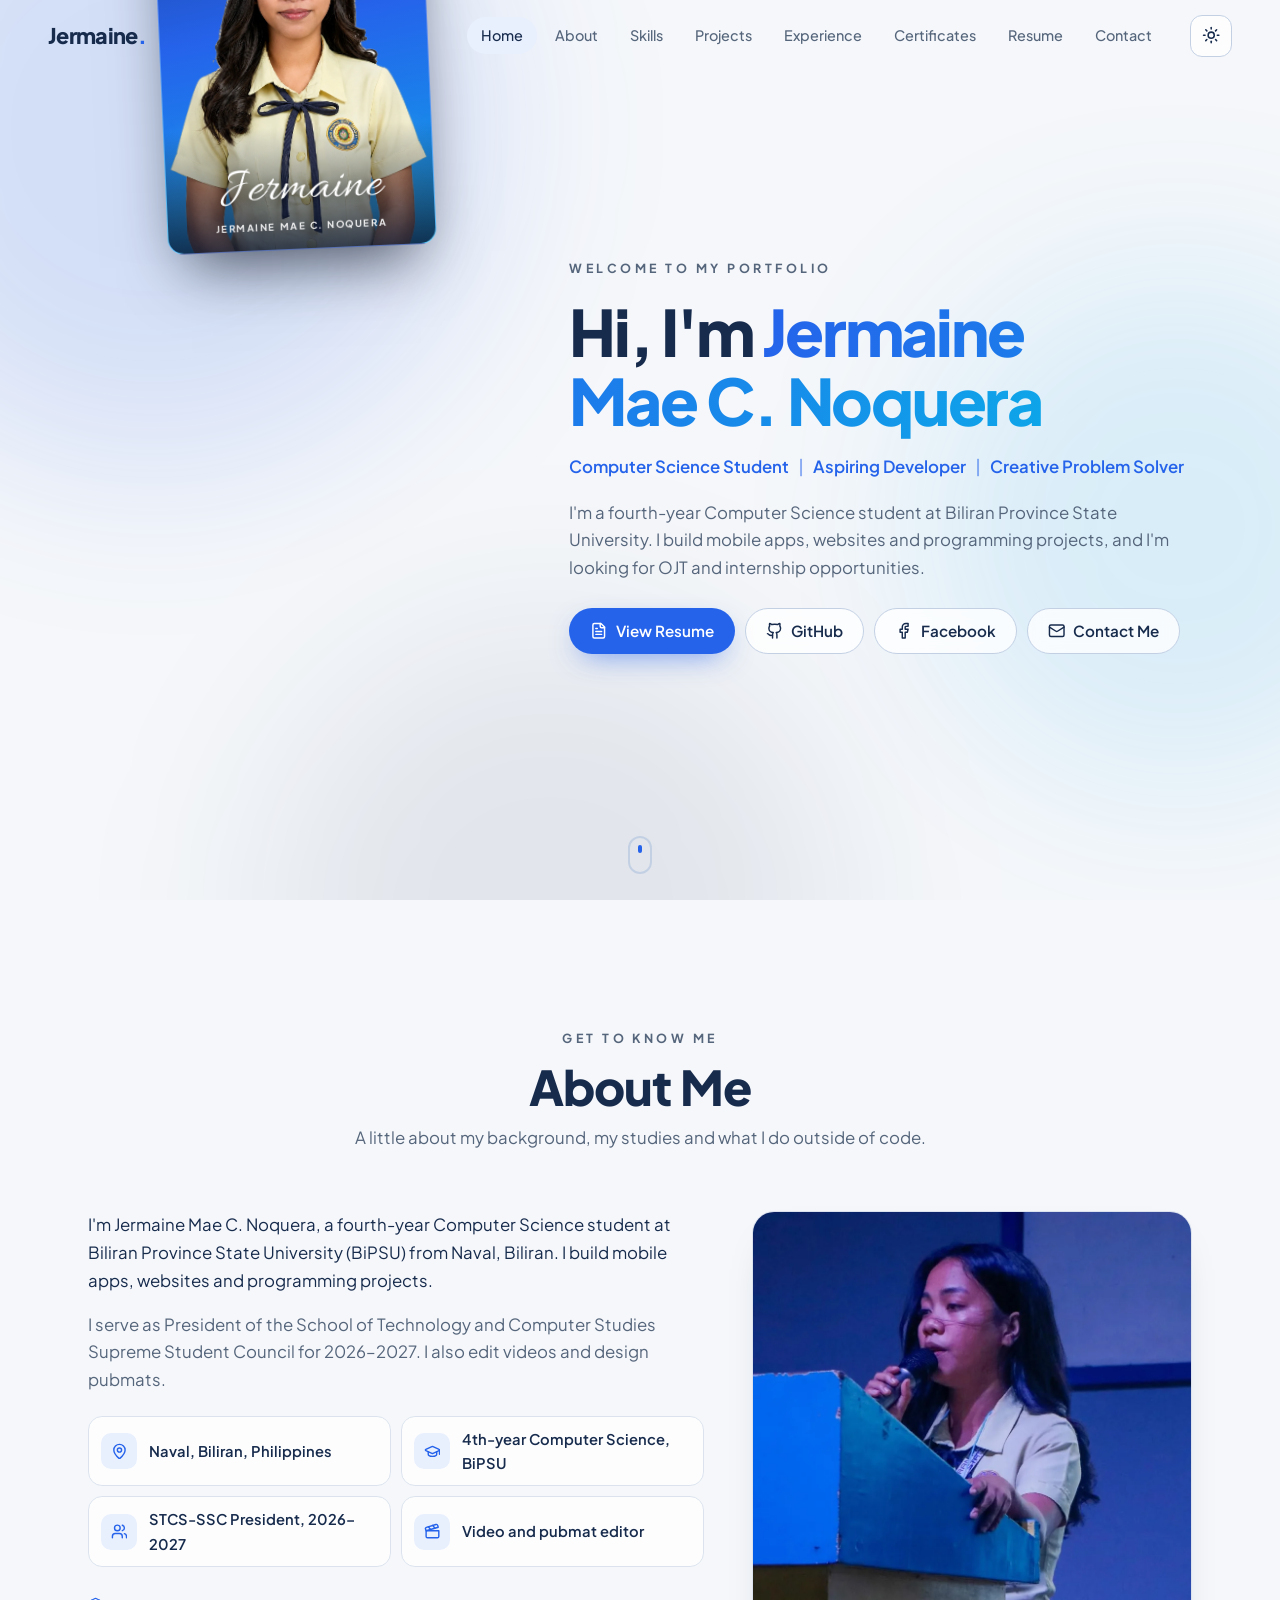
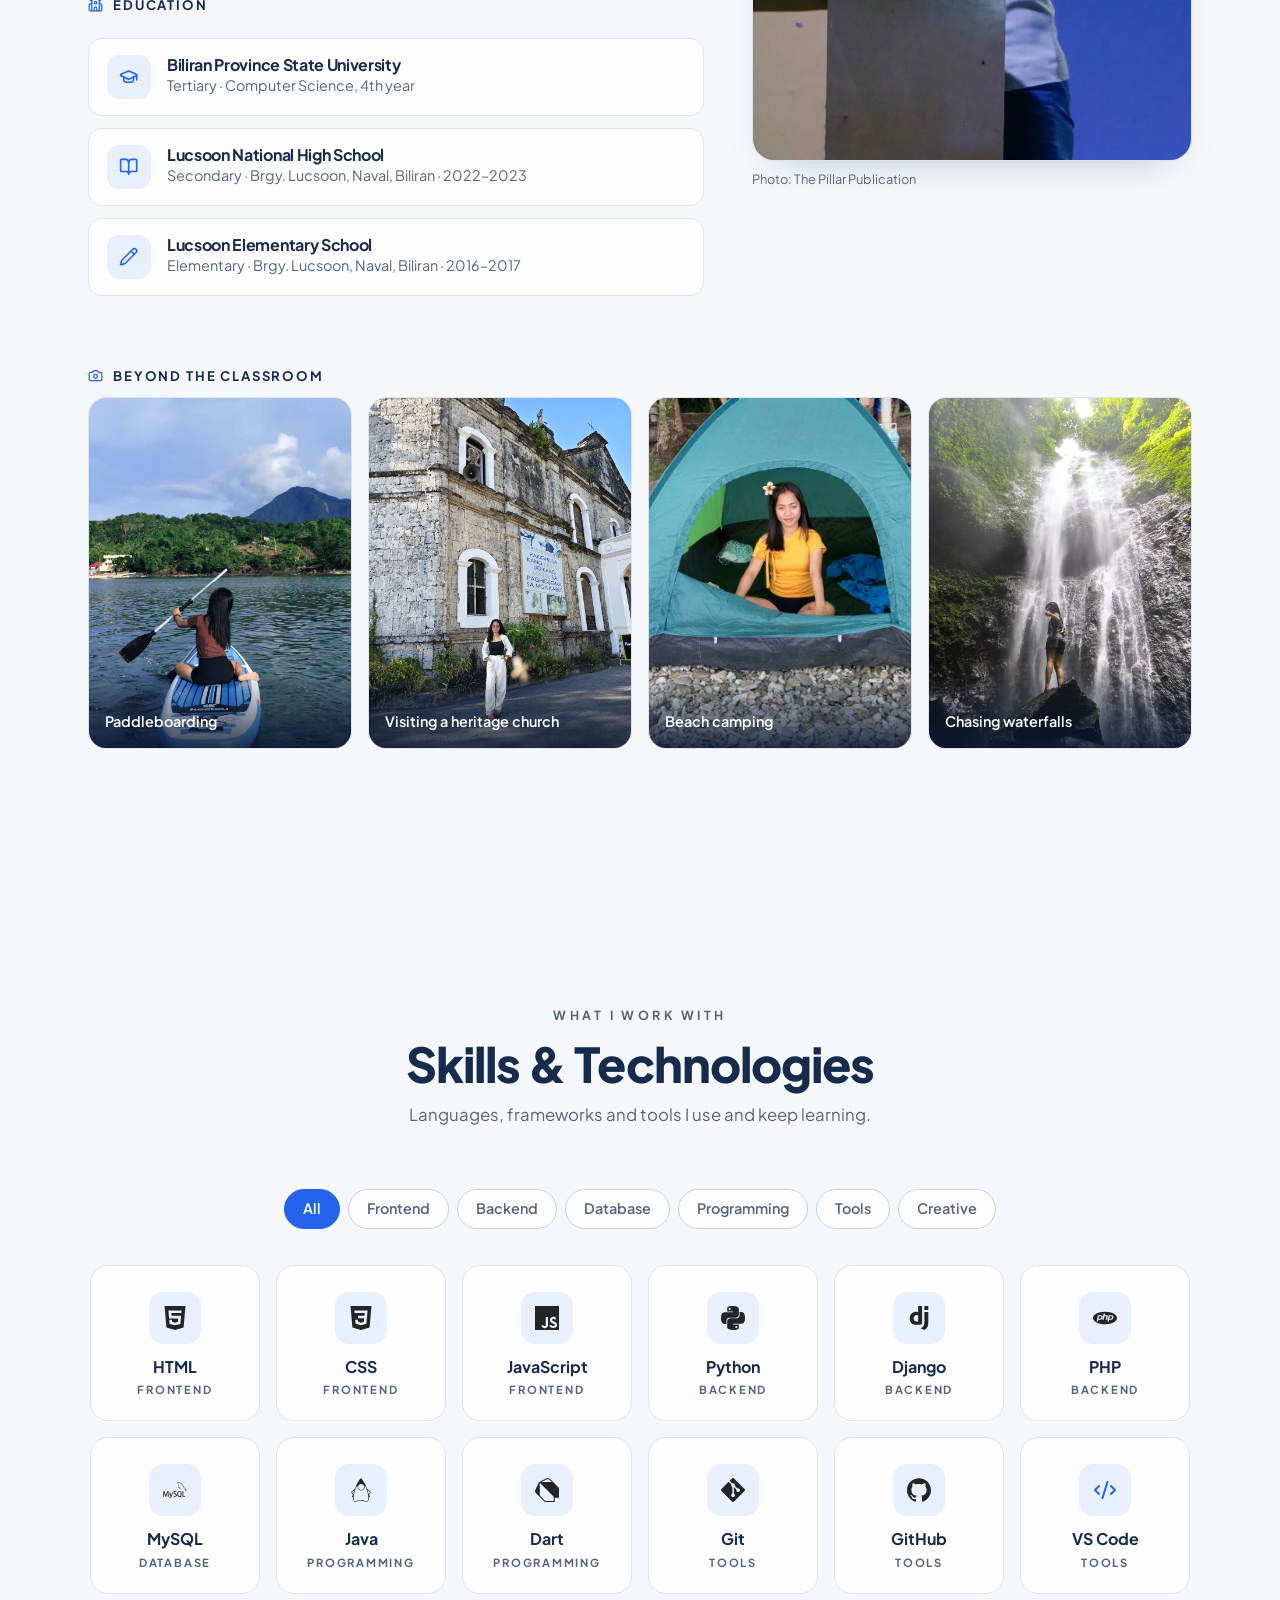
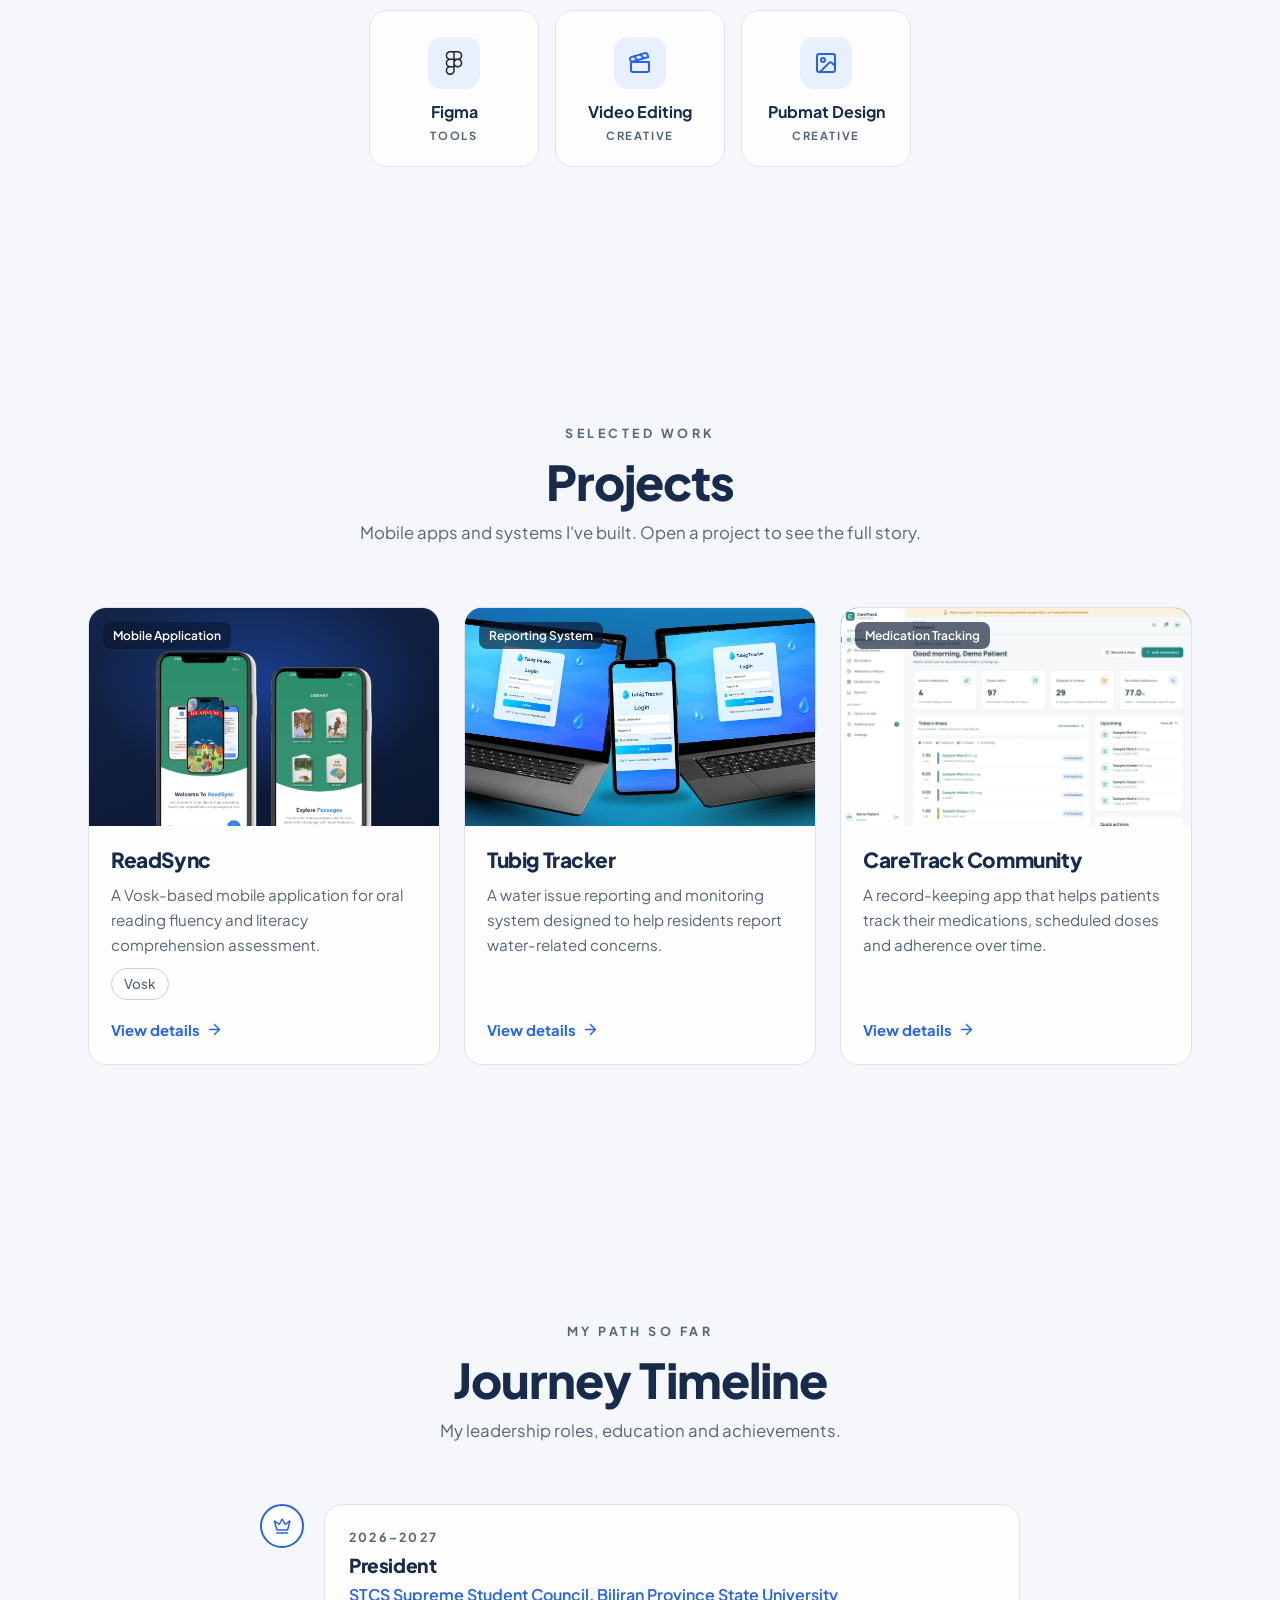
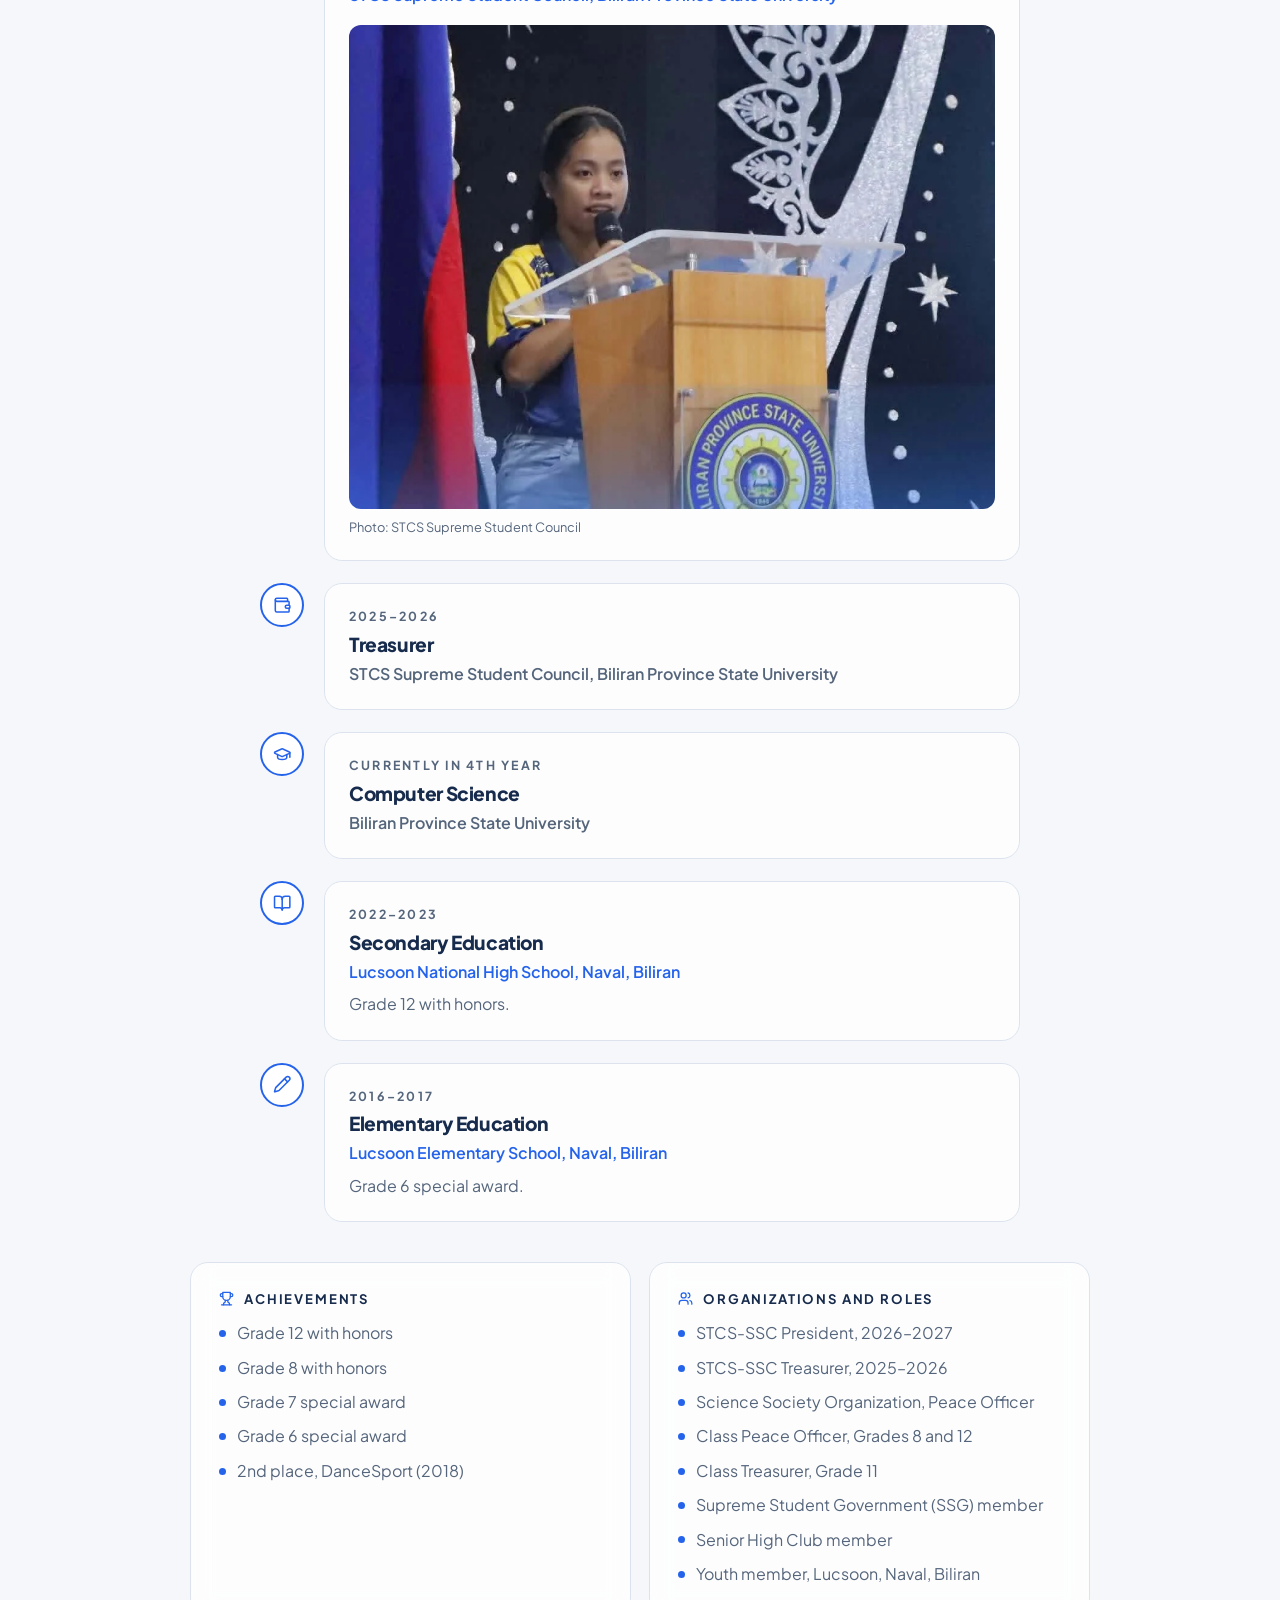
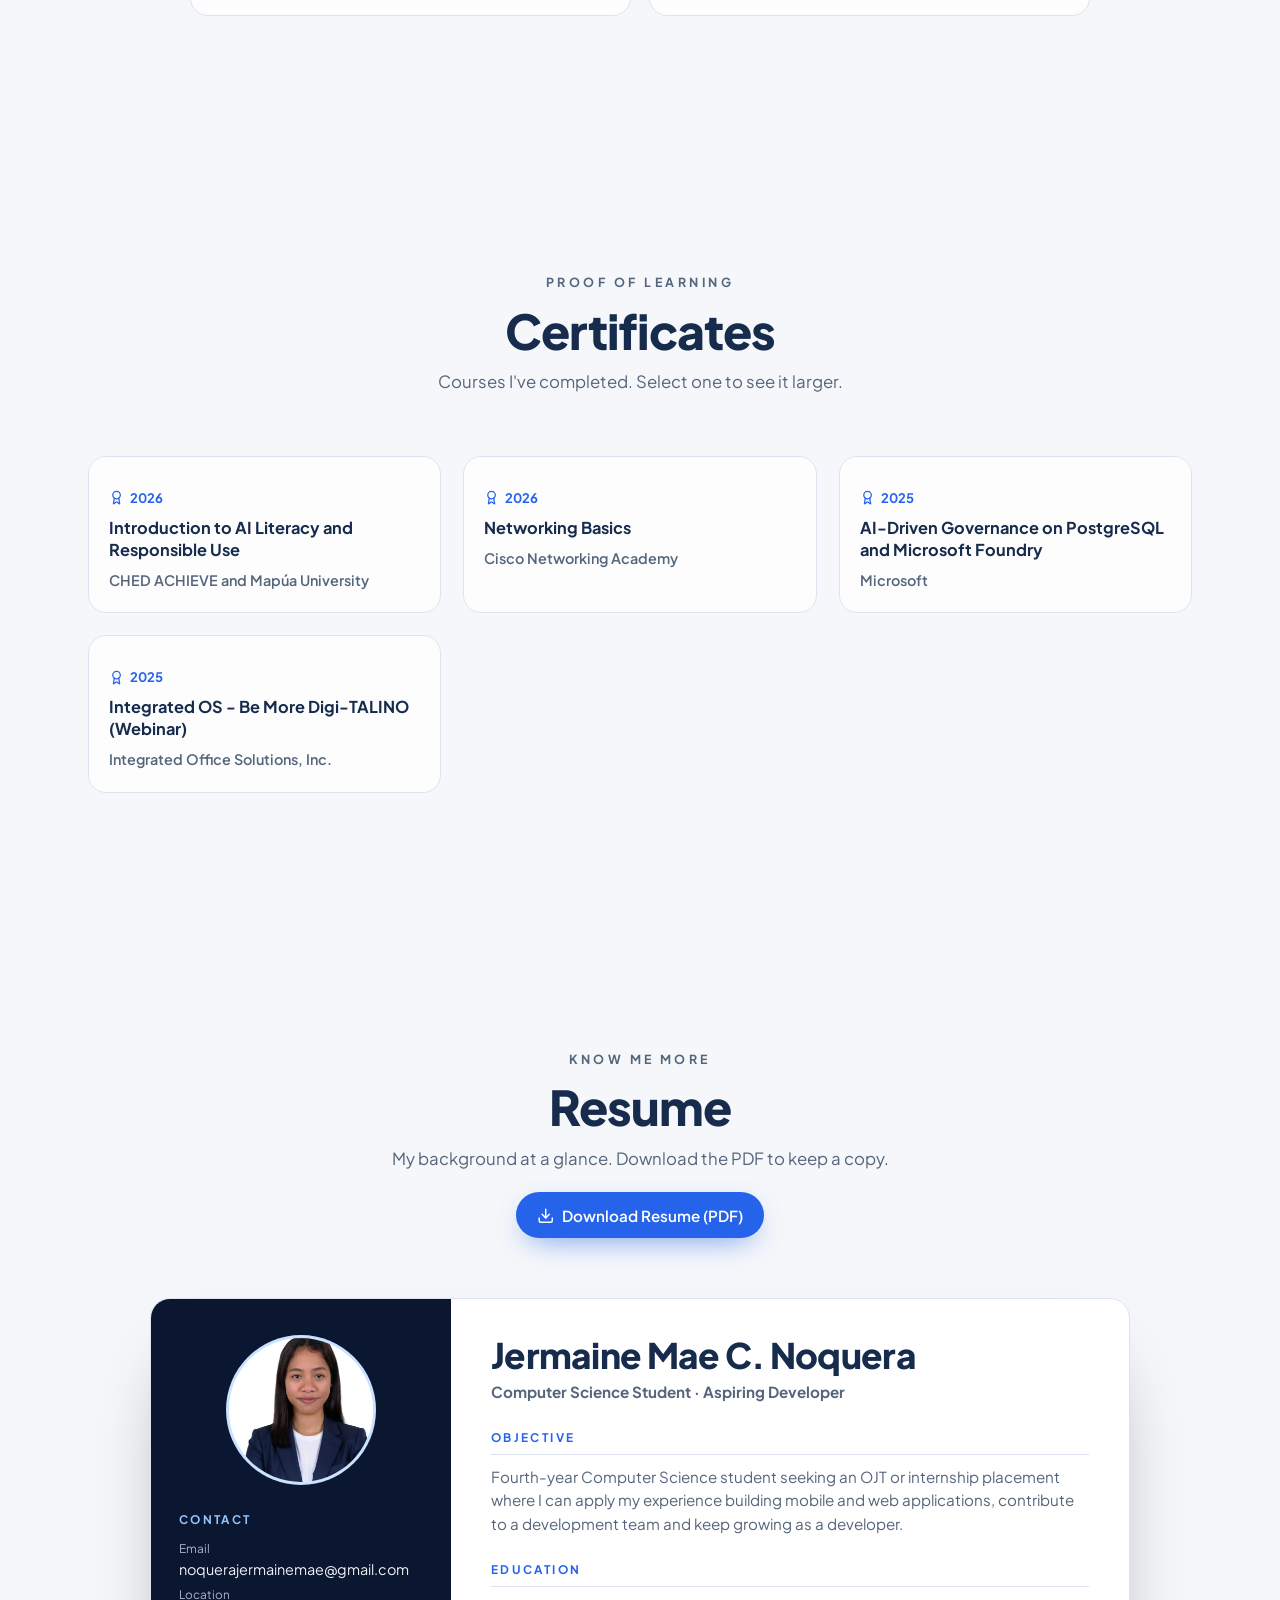
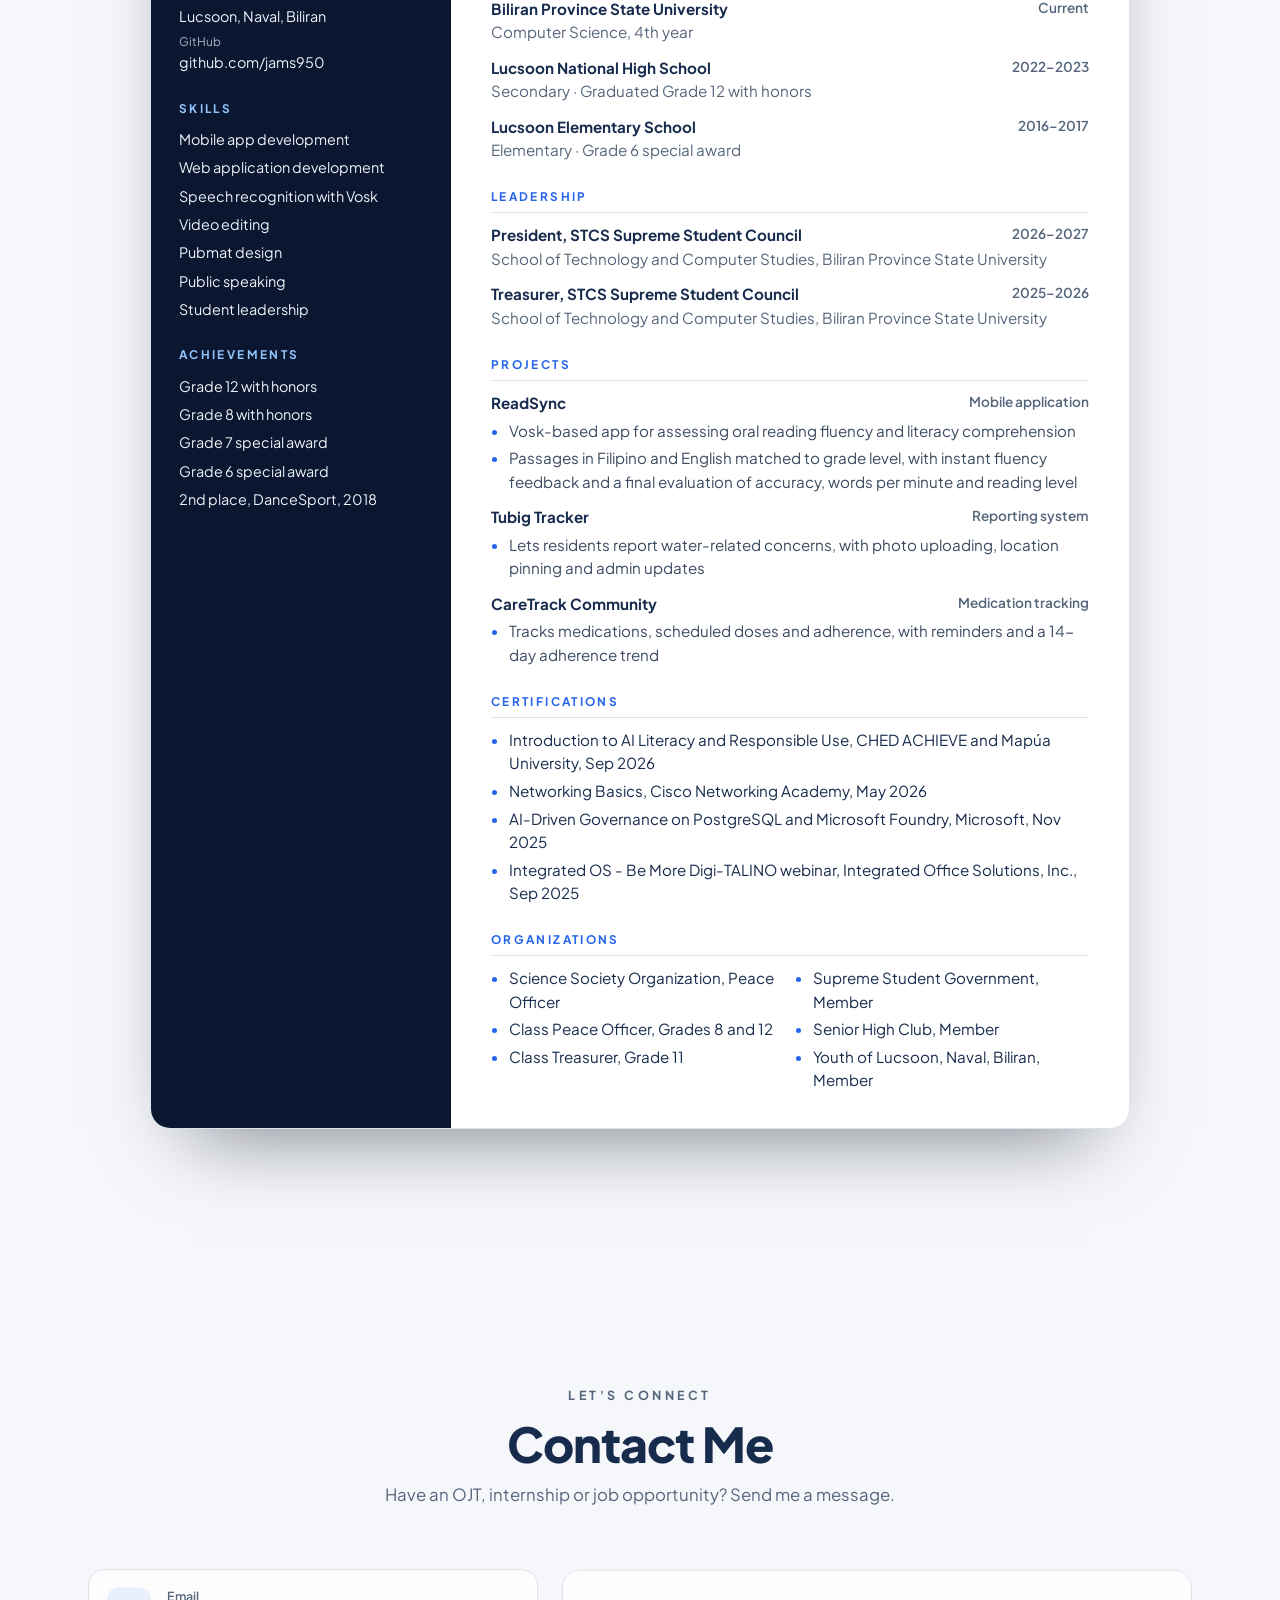
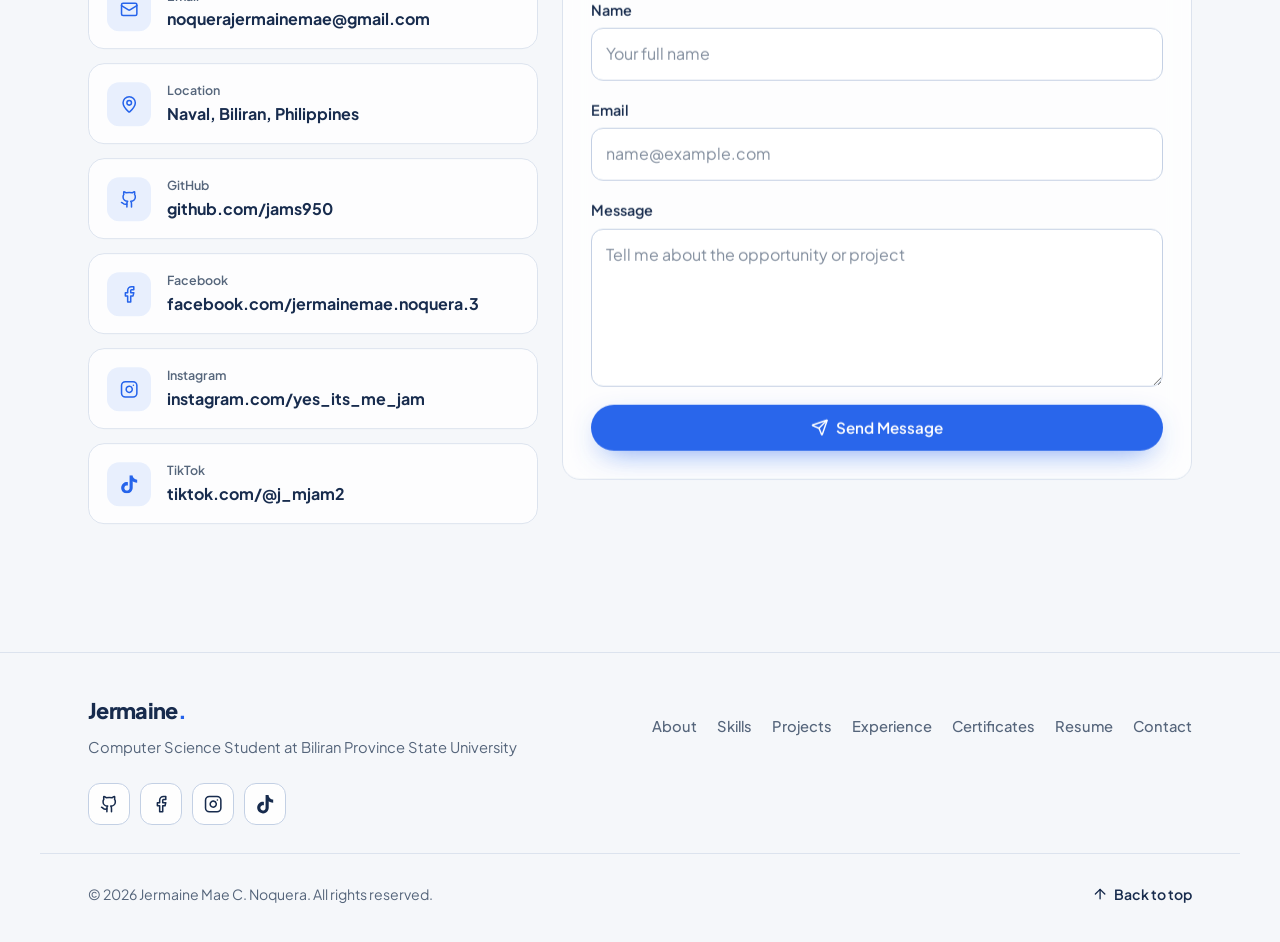
==== commit d2f348ac: "Add files via upload" ====
--- a/portfolio/index.html
+++ b/portfolio/index.html
@@ -133,7 +133,6 @@
           <div class="about__story" data-reveal>
             <p>I'm Jermaine Mae C. Noquera, a fourth-year Computer Science student at Biliran Province State University (BiPSU) from Naval, Biliran. I build mobile apps, websites and programming projects.</p>
             <p>I serve as President of the School of Technology and Computer Studies Supreme Student Council for 2026–2027. I also edit videos and design pubmats.</p>
-            <p><span class="ph">Add your interests, career goals and the idea that guides how you work.</span></p>
 
             <ul class="quick-facts">
               <li><span class="tile-icon"><i data-lucide="map-pin" aria-hidden="true"></i></span>Naval, Biliran, Philippines</li>
@@ -196,7 +195,6 @@
           <p class="eyebrow">What I work with</p>
           <h2>Skills &amp; Technologies</h2>
           <p class="section-head__sub">Languages, frameworks and tools I use and keep learning.</p>
-          <p class="section-head__note"><span class="ph">The technical skills are still the example list from your brief. Remove anything you don't use, then delete this note.</span></p>
         </header>
 
         <div class="filters" role="group" aria-label="Filter skills" data-reveal>
@@ -251,7 +249,7 @@
             <div class="project-card__body">
               <h3>ReadSync</h3>
               <p>A Vosk-based mobile application for oral reading fluency and literacy comprehension assessment.</p>
-              <ul class="tags"><li>Vosk</li><li class="ph">Add the rest</li></ul>
+              <ul class="tags"><li>Vosk</li></ul>
               <span class="link-arrow">View details <i data-lucide="arrow-right" aria-hidden="true"></i></span>
             </div>
           </article>
@@ -265,7 +263,7 @@
             <div class="project-card__body">
               <h3>Tubig Tracker</h3>
               <p>A water issue reporting and monitoring system designed to help residents report water-related concerns.</p>
-              <ul class="tags"><li class="ph">Add technologies used</li></ul>
+              
               <span class="link-arrow">View details <i data-lucide="arrow-right" aria-hidden="true"></i></span>
             </div>
           </article>
@@ -279,7 +277,7 @@
             <div class="project-card__body">
               <h3>CareTrack Community</h3>
               <p>A record-keeping app that helps patients track their medications, scheduled doses and adherence over time.</p>
-              <ul class="tags"><li class="ph">Add technologies used</li></ul>
+              
               <span class="link-arrow">View details <i data-lucide="arrow-right" aria-hidden="true"></i></span>
             </div>
           </article>
@@ -409,6 +407,14 @@
               <span class="cert__issuer">Microsoft</span>
             </button>
           </li>
+          <li data-reveal>
+            <button class="cert" type="button" data-cert>
+              <span class="cert__thumb"><img src="assets/certificates/integrated-os-webinar.webp" alt="Certificate of participation for the Integrated OS - Be More Digi-TALINO webinar" loading="lazy" width="1395" height="1093"></span>
+              <span class="cert__year"><i data-lucide="award" aria-hidden="true"></i>2025</span>
+              <span class="cert__title">Integrated OS - Be More Digi-TALINO (Webinar)</span>
+              <span class="cert__issuer">Integrated Office Solutions, Inc.</span>
+            </button>
+          </li>
         </ul>
       </div>
     </section>
@@ -487,6 +493,7 @@
               <li>Introduction to AI Literacy and Responsible Use, CHED ACHIEVE and Mapúa University, Sep 2026</li>
               <li>Networking Basics, Cisco Networking Academy, May 2026</li>
               <li>AI-Driven Governance on PostgreSQL and Microsoft Foundry, Microsoft, Nov 2025</li>
+              <li>Integrated OS - Be More Digi-TALINO webinar, Integrated Office Solutions, Inc., Sep 2025</li>
             </ul>
 
             <h4>Organizations</h4>
@@ -621,10 +628,7 @@
         <section class="panel"><h3 class="mini-title"><i data-lucide="layers" aria-hidden="true"></i>Overview</h3><p>ReadSync is a companion for building stronger oral reading fluency and comprehension, one passage at a time. Learners read passages aloud, and the app assesses their reading using Vosk speech recognition.</p></section>
         <section class="panel"><h3 class="mini-title"><i data-lucide="circle-help" aria-hidden="true"></i>Problem</h3><p><span class="ph">The problem ReadSync solves</span></p></section>
         <section class="panel"><h3 class="mini-title"><i data-lucide="list-checks" aria-hidden="true"></i>Features</h3>
-          <ul class="bullets"><li>Oral reading fluency and literacy comprehension assessment</li><li>Library of reading passages in Filipino and English</li><li>Passages picked for the reader's grade level and language</li><li>Instant feedback on fluency</li><li>Final evaluation with accuracy, reading speed in words per minute and reading level</li><li>Reading profile, such as Independent or Frustration</li><li>Breakdown of reading miscues</li><li><span class="ph">Add more features</span></li></ul></section>
-        <section class="panel"><h3 class="mini-title"><i data-lucide="cpu" aria-hidden="true"></i>Technology Stack</h3><ul class="tags"><li>Vosk</li><li class="ph">Add the rest</li></ul></section>
-        <section class="panel"><h3 class="mini-title"><i data-lucide="git-branch" aria-hidden="true"></i>Development Process</h3><p><span class="ph">How you built it, step by step</span></p></section>
-        <section class="panel"><h3 class="mini-title"><i data-lucide="triangle-alert" aria-hidden="true"></i>Challenges</h3><p><span class="ph">Challenges you faced and how you solved them</span></p></section>
+          <ul class="bullets"><li>Oral reading fluency and literacy comprehension assessment</li><li>Library of reading passages in Filipino and English</li><li>Passages picked for the reader's grade level and language</li><li>Instant feedback on fluency</li><li>Final evaluation with accuracy, reading speed in words per minute and reading level</li><li>Reading profile, such as Independent or Frustration</li><li>Breakdown of reading miscues</li></ul></section>
       </div>
       <section class="detail__screens">
         <h3 class="mini-title"><i data-lucide="images" aria-hidden="true"></i>Screens</h3>
@@ -650,9 +654,6 @@
         <section class="panel"><h3 class="mini-title"><i data-lucide="circle-help" aria-hidden="true"></i>Problem</h3><p><span class="ph">The problem Tubig Tracker solves</span></p></section>
         <section class="panel"><h3 class="mini-title"><i data-lucide="list-checks" aria-hidden="true"></i>Features</h3>
           <ul class="bullets"><li>Easy registration and login</li><li>Issue reporting</li><li>Photo uploading</li><li>Location pinning</li><li>Admin updates</li><li>User-friendly interface</li></ul></section>
-        <section class="panel"><h3 class="mini-title"><i data-lucide="cpu" aria-hidden="true"></i>Technology Stack</h3><ul class="tags"><li class="ph">Add technologies used</li></ul></section>
-        <section class="panel"><h3 class="mini-title"><i data-lucide="git-branch" aria-hidden="true"></i>Development Process</h3><p><span class="ph">How you built it, step by step</span></p></section>
-        <section class="panel"><h3 class="mini-title"><i data-lucide="triangle-alert" aria-hidden="true"></i>Challenges</h3><p><span class="ph">Challenges you faced and how you solved them</span></p></section>
       </div>
       <section class="detail__screens">
         <h3 class="mini-title"><i data-lucide="images" aria-hidden="true"></i>Screens</h3>
@@ -678,9 +679,6 @@
         <section class="panel"><h3 class="mini-title"><i data-lucide="circle-help" aria-hidden="true"></i>Problem</h3><p><span class="ph">The problem CareTrack Community solves</span></p></section>
         <section class="panel"><h3 class="mini-title"><i data-lucide="list-checks" aria-hidden="true"></i>Features</h3>
           <ul class="bullets"><li>Dashboard of active medications, doses taken, skipped or missed doses and recorded adherence</li><li>Daily dose schedule with a status for each dose</li><li>Upcoming reminders</li><li>Adherence trend chart for the last 14 days</li><li>Quick actions to add a medication or record a dose</li><li>Adherence history, medication tray, reports and notifications</li><li>Dark mode switch</li></ul></section>
-        <section class="panel"><h3 class="mini-title"><i data-lucide="cpu" aria-hidden="true"></i>Technology Stack</h3><ul class="tags"><li class="ph">Add technologies used</li></ul></section>
-        <section class="panel"><h3 class="mini-title"><i data-lucide="git-branch" aria-hidden="true"></i>Development Process</h3><p><span class="ph">How you built it, step by step</span></p></section>
-        <section class="panel"><h3 class="mini-title"><i data-lucide="triangle-alert" aria-hidden="true"></i>Challenges</h3><p><span class="ph">Challenges you faced and how you solved them</span></p></section>
       </div>
       <section class="detail__screens">
         <h3 class="mini-title"><i data-lucide="images" aria-hidden="true"></i>Screens</h3>
